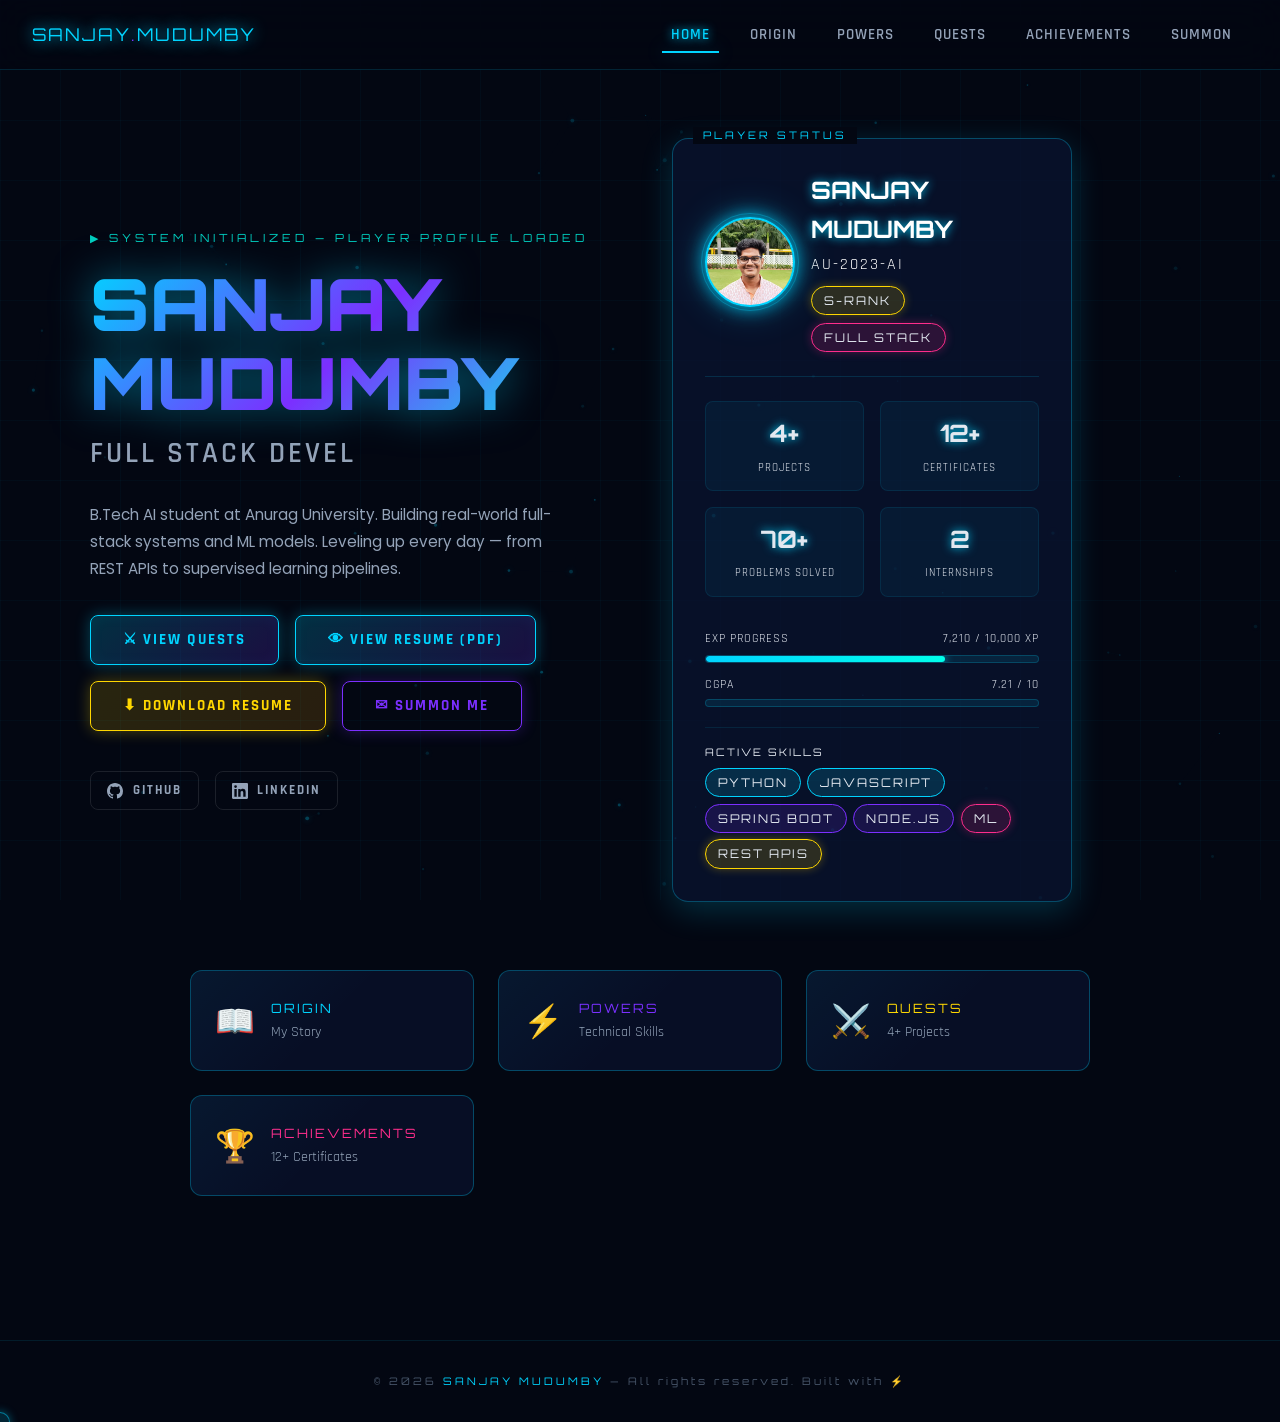
==== index.html @ d6de019f "Initial commit - Anime/Gaming-themed portfolio with interactive features" ====
<!DOCTYPE html>
<html lang="en">
<head>
  <meta charset="UTF-8">
  <meta name="viewport" content="width=device-width, initial-scale=1.0">
  <title>Sanjay Mudumby | System Initialized</title>
  <link rel="stylesheet" href="css/styles.css">
  <link rel="icon" href="data:image/svg+xml,<svg xmlns='http://www.w3.org/2000/svg' viewBox='0 0 100 100'><text y='.9em' font-size='90'>⚡</text></svg>">
</head>
<body>
  <canvas id="particle-canvas"></canvas>

  <!-- NAVBAR -->
  <nav class="navbar">
    <a href="index.html" class="nav-logo">SANJAY<span>.</span>MUDUMBY</a>
    <ul class="nav-links">
      <li><a href="index.html">Home</a></li>
      <li><a href="about.html">Origin</a></li>
      <li><a href="skills.html">Powers</a></li>
      <li><a href="projects.html">Quests</a></li>
      <li><a href="certifications.html">Achievements</a></li>
      <li><a href="contact.html">Summon</a></li>
    </ul>
    <div class="nav-toggle" aria-label="Toggle menu">
      <span></span><span></span><span></span>
    </div>
  </nav>

  <div class="page-content">
    <!-- HERO -->
    <section class="hero">
      <div class="hero-container">
        <!-- LEFT: Text -->
        <div class="hero-text">
          <div class="system-tag">▶ System Initialized — Player Profile Loaded</div>
          <h1 class="hero-name">SANJAY<br>MUDUMBY</h1>
          <div class="hero-role">
            <span id="typing-text" data-texts="Full Stack Developer|AI / ML Engineer|Problem Solver"></span><span class="typing-cursor"></span>
          </div>
          <p class="hero-desc">
            B.Tech AI student at Anurag University. Building real-world full-stack systems and ML models. Leveling up every day — from REST APIs to supervised learning pipelines.
          </p>
          <div class="hero-buttons">
            <a href="projects.html" class="btn btn-primary">⚔ View Quests</a>
             <a href="files/Resume(2pages).pdf" target="_blank" class="btn btn-primary">👁 View Resume (PDF)</a>
            <a href="files/Resume(2pages).pdf" class="btn btn-gold" download="Sanjay_Mudumby_Resume.pdf">⬇ Download Resume</a>
            <a href="contact.html" class="btn btn-secondary">✉ Summon Me</a>
          </div>
          <div style="display:flex;gap:1rem;flex-wrap:wrap;">
            <a href="https://github.com/Sanjay-glitch-dotcom" target="_blank" rel="noopener" class="btn" style="padding:0.5rem 1rem;font-size:0.8rem;color:var(--text-secondary);border:1px solid rgba(255,255,255,0.1);">
              <svg width="16" height="16" viewBox="0 0 24 24" fill="currentColor"><path d="M12 0C5.37 0 0 5.37 0 12c0 5.31 3.435 9.795 8.205 11.385.6.105.825-.255.825-.57 0-.285-.015-1.23-.015-2.235-3.015.555-3.795-.735-4.035-1.41-.135-.345-.72-1.41-1.23-1.695-.42-.225-1.02-.78-.015-.795.945-.015 1.62.87 1.845 1.23 1.08 1.815 2.805 1.305 3.495.99.105-.78.42-1.305.765-1.605-2.67-.3-5.46-1.335-5.46-5.925 0-1.305.465-2.385 1.23-3.225-.12-.3-.54-1.53.12-3.18 0 0 1.005-.315 3.3 1.23.96-.27 1.98-.405 3-.405s2.04.135 3 .405c2.295-1.56 3.3-1.23 3.3-1.23.66 1.65.24 2.88.12 3.18.765.84 1.23 1.905 1.23 3.225 0 4.605-2.805 5.625-5.475 5.925.435.375.81 1.095.81 2.22 0 1.605-.015 2.895-.015 3.3 0 .315.225.69.825.57A12.02 12.02 0 0024 12c0-6.63-5.37-12-12-12z"/></svg>
              GitHub
            </a>
            <a href="https://www.linkedin.com/in/mudumby-sanjay/" target="_blank" rel="noopener" class="btn" style="padding:0.5rem 1rem;font-size:0.8rem;color:var(--text-secondary);border:1px solid rgba(255,255,255,0.1);">
              <svg width="16" height="16" viewBox="0 0 24 24" fill="currentColor"><path d="M20.447 20.452h-3.554v-5.569c0-1.328-.027-3.037-1.852-3.037-1.853 0-2.136 1.445-2.136 2.939v5.667H9.351V9h3.414v1.561h.046c.477-.9 1.637-1.85 3.37-1.85 3.601 0 4.267 2.37 4.267 5.455v6.286zM5.337 7.433a2.062 2.062 0 01-2.063-2.065 2.064 2.064 0 112.063 2.065zm1.782 13.019H3.555V9h3.564v11.452zM22.225 0H1.771C.792 0 0 .774 0 1.729v20.542C0 23.227.792 24 1.771 24h20.451C23.2 24 24 23.227 24 22.271V1.729C24 .774 23.2 0 22.222 0h.003z"/></svg>
              LinkedIn
            </a>
          </div>
        </div>

        <!-- RIGHT: Player Status Card -->
        <div>
          <div class="status-card">
            <div class="status-header">
              <div class="profile-img-wrapper">
                <div class="profile-img" style="background-image:url('images/Sanjay.jpg');background-size:cover;background-position:center;"></div>
              </div>
              <div class="status-info">
                <h3>SANJAY MUDUMBY</h3>
                <p>AU-2023-AI</p>
                <div style="margin-top:0.5rem;display:flex;gap:0.5rem;flex-wrap:wrap;">
                  <span class="rank-badge rank-s">S-Rank</span>
                  <span class="rank-badge rank-a">Full Stack</span>
                </div>
              </div>
            </div>

            <div class="status-stats">
              <div class="stat-item">
                <span class="stat-value" data-counter="4" data-suffix="+">0+</span>
                <span class="stat-label">Projects</span>
              </div>
              <div class="stat-item">
                <span class="stat-value" data-counter="12" data-suffix="+">0+</span>
                <span class="stat-label">Certificates</span>
              </div>
              <div class="stat-item">
                <span class="stat-value" data-counter="100" data-suffix="+">0+</span>
                <span class="stat-label">Problems Solved</span>
              </div>
              <div class="stat-item">
                <span class="stat-value" data-counter="2" data-suffix="">0</span>
                <span class="stat-label">Internships</span>
              </div>
            </div>

            <div class="xp-bar-wrapper">
              <div class="xp-label">
                <span>EXP PROGRESS</span>
                <span>7,210 / 10,000 XP</span>
              </div>
              <div class="xp-bar">
                <div class="xp-fill" data-width="72"></div>
              </div>
              <div style="margin-top:0.75rem;">
                <div class="xp-label" style="margin-bottom:0.3rem;">
                  <span>CGPA</span><span>7.21 / 10</span>
                </div>
                <div class="xp-bar">
                  <div class="xp-fill" data-width="72" style="background:linear-gradient(90deg,var(--neon-purple),var(--neon-pink));"></div>
                </div>
              </div>
            </div>

            <div style="margin-top:1.25rem;padding-top:1rem;border-top:1px solid rgba(0,212,255,0.1);">
              <div style="font-family:var(--font-display);font-size:0.65rem;color:var(--text-dim);letter-spacing:2px;margin-bottom:0.5rem;">ACTIVE SKILLS</div>
              <div style="display:flex;flex-wrap:wrap;gap:0.4rem;">
                <span class="rank-badge rank-c">Python</span>
                <span class="rank-badge rank-c">JavaScript</span>
                <span class="rank-badge rank-b">Spring Boot</span>
                <span class="rank-badge rank-b">Node.js</span>
                <span class="rank-badge rank-a">ML</span>
                <span class="rank-badge rank-s">REST APIs</span>
              </div>
            </div>
          </div>
        </div>
      </div>
    </section>

    <!-- QUICK LINKS SECTION -->
    <section class="section" style="padding-top:0;">
      <div style="display:grid;grid-template-columns:repeat(auto-fit,minmax(220px,1fr));gap:1.5rem;max-width:900px;margin:0 auto;" class="fade-in">
        <a href="about.html" class="glass-card" style="padding:1.5rem;text-decoration:none;display:flex;align-items:center;gap:1rem;">
          <span style="font-size:2rem;">📖</span>
          <div>
            <div style="font-family:var(--font-display);font-size:0.8rem;color:var(--neon-blue);letter-spacing:2px;">ORIGIN</div>
            <div style="font-family:var(--font-heading);font-size:0.85rem;color:var(--text-secondary);margin-top:0.2rem;">My Story</div>
          </div>
        </a>
        <a href="skills.html" class="glass-card" style="padding:1.5rem;text-decoration:none;display:flex;align-items:center;gap:1rem;">
          <span style="font-size:2rem;">⚡</span>
          <div>
            <div style="font-family:var(--font-display);font-size:0.8rem;color:var(--neon-purple);letter-spacing:2px;">POWERS</div>
            <div style="font-family:var(--font-heading);font-size:0.85rem;color:var(--text-secondary);margin-top:0.2rem;">Technical Skills</div>
          </div>
        </a>
        <a href="projects.html" class="glass-card" style="padding:1.5rem;text-decoration:none;display:flex;align-items:center;gap:1rem;">
          <span style="font-size:2rem;">⚔️</span>
          <div>
            <div style="font-family:var(--font-display);font-size:0.8rem;color:var(--gold);letter-spacing:2px;">QUESTS</div>
            <div style="font-family:var(--font-heading);font-size:0.85rem;color:var(--text-secondary);margin-top:0.2rem;">4+ Projects</div>
          </div>
        </a>
        <a href="certifications.html" class="glass-card" style="padding:1.5rem;text-decoration:none;display:flex;align-items:center;gap:1rem;">
          <span style="font-size:2rem;">🏆</span>
          <div>
            <div style="font-family:var(--font-display);font-size:0.8rem;color:var(--neon-pink);letter-spacing:2px;">ACHIEVEMENTS</div>
            <div style="font-family:var(--font-heading);font-size:0.85rem;color:var(--text-secondary);margin-top:0.2rem;">12+ Certificates</div>
          </div>
        </a>
      </div>
    </section>

    <footer class="footer">
      &copy; 2026 <span>SANJAY MUDUMBY</span> — All rights reserved. Built with ⚡
    </footer>
  </div>

  <script src="js/script.js"></script>
</body>
</html>
---- css/styles.css ----
@import url('https://fonts.googleapis.com/css2?family=Poppins:wght@300;400;500;600;700;900&family=Rajdhani:wght@400;500;600;700&family=Orbitron:wght@400;500;700;900&display=swap');

:root {
  --bg-primary: #030712;
  --bg-secondary: #0a0f1e;
  --bg-card: rgba(10, 20, 50, 0.6);
  --neon-blue: #00d4ff;
  --neon-purple: #7b2fff;
  --neon-cyan: #00ffea;
  --neon-pink: #ff2d8c;
  --gold: #ffd700;
  --text-primary: #e2e8f0;
  --text-secondary: #94a3b8;
  --text-dim: #475569;
  --border-glow: rgba(0, 212, 255, 0.3);
  --shadow-blue: 0 0 20px rgba(0, 212, 255, 0.4);
  --shadow-purple: 0 0 20px rgba(123, 47, 255, 0.4);
  --font-display: 'Orbitron', monospace;
  --font-heading: 'Rajdhani', sans-serif;
  --font-body: 'Poppins', sans-serif;
  --transition: 0.3s cubic-bezier(0.4, 0, 0.2, 1);
}

*, *::before, *::after { box-sizing: border-box; margin: 0; padding: 0; }

html { scroll-behavior: smooth; }

body {
  font-family: var(--font-body);
  background: var(--bg-primary);
  color: var(--text-primary);
  min-height: 100vh;
  overflow-x: hidden;
  line-height: 1.6;
}

/* === BACKGROUND PARTICLE CANVAS === */
#particle-canvas {
  position: fixed;
  top: 0; left: 0;
  width: 100%; height: 100%;
  pointer-events: none;
  z-index: 0;
  opacity: 0.4;
}

/* === GRID OVERLAY === */
body::before {
  content: '';
  position: fixed;
  inset: 0;
  background-image:
    linear-gradient(rgba(0,212,255,0.03) 1px, transparent 1px),
    linear-gradient(90deg, rgba(0,212,255,0.03) 1px, transparent 1px);
  background-size: 60px 60px;
  pointer-events: none;
  z-index: 0;
}

/* === NAVBAR === */
.navbar {
  position: fixed;
  top: 0; left: 0; right: 0;
  z-index: 1000;
  background: rgba(3, 7, 18, 0.85);
  backdrop-filter: blur(20px);
  border-bottom: 1px solid rgba(0,212,255,0.15);
  padding: 0 2rem;
  height: 70px;
  display: flex;
  align-items: center;
  justify-content: space-between;
}

.nav-logo {
  font-family: var(--font-display);
  font-size: 1.1rem;
  color: var(--neon-blue);
  text-decoration: none;
  letter-spacing: 2px;
  text-shadow: 0 0 15px var(--neon-blue);
  transition: var(--transition);
}
.nav-logo span { color: var(--neon-purple); }
.nav-logo:hover { text-shadow: 0 0 30px var(--neon-blue), 0 0 60px var(--neon-blue); }

.nav-links {
  display: flex;
  gap: 0.5rem;
  list-style: none;
  align-items: center;
}

.nav-links a {
  font-family: var(--font-heading);
  font-size: 0.95rem;
  font-weight: 600;
  color: var(--text-secondary);
  text-decoration: none;
  padding: 0.4rem 1rem;
  border-radius: 6px;
  letter-spacing: 1px;
  transition: var(--transition);
  position: relative;
  text-transform: uppercase;
}

.nav-links a::after {
  content: '';
  position: absolute;
  bottom: -2px; left: 50%; right: 50%;
  height: 2px;
  background: var(--neon-blue);
  box-shadow: var(--shadow-blue);
  transition: var(--transition);
}

.nav-links a:hover,
.nav-links a.active {
  color: var(--neon-blue);
  text-shadow: 0 0 10px var(--neon-blue);
}

.nav-links a:hover::after,
.nav-links a.active::after {
  left: 10%; right: 10%;
}

.nav-toggle {
  display: none;
  flex-direction: column;
  gap: 5px;
  cursor: pointer;
  padding: 5px;
}
.nav-toggle span {
  width: 25px; height: 2px;
  background: var(--neon-blue);
  box-shadow: 0 0 8px var(--neon-blue);
  transition: var(--transition);
  display: block;
}

/* === PAGE WRAPPER === */
.page-content {
  position: relative;
  z-index: 1;
  padding-top: 70px;
}

/* === SECTION BASE === */
.section {
  padding: 5rem 2rem;
  max-width: 1200px;
  margin: 0 auto;
}

.section-title {
  font-family: var(--font-display);
  font-size: clamp(1.4rem, 3vw, 2rem);
  color: var(--neon-blue);
  text-shadow: 0 0 20px var(--neon-blue);
  letter-spacing: 3px;
  text-transform: uppercase;
  margin-bottom: 0.5rem;
}
.section-subtitle {
  font-family: var(--font-heading);
  font-size: 1rem;
  color: var(--text-dim);
  letter-spacing: 2px;
  text-transform: uppercase;
  margin-bottom: 3rem;
}
.section-divider {
  width: 80px; height: 2px;
  background: linear-gradient(90deg, var(--neon-blue), var(--neon-purple));
  margin: 0.8rem 0 3rem;
  box-shadow: 0 0 10px var(--neon-blue);
}

/* === GLOWING CARD === */
.glass-card {
  background: var(--bg-card);
  border: 1px solid var(--border-glow);
  border-radius: 12px;
  backdrop-filter: blur(12px);
  transition: var(--transition);
  position: relative;
  overflow: hidden;
}

.glass-card::before {
  content: '';
  position: absolute;
  inset: 0;
  background: linear-gradient(135deg, rgba(0,212,255,0.05) 0%, transparent 50%);
  pointer-events: none;
}

.glass-card:hover {
  border-color: rgba(0,212,255,0.6);
  box-shadow: var(--shadow-blue), 0 0 40px rgba(0,212,255,0.1);
  transform: translateY(-4px);
}

/* === BUTTONS === */
.btn {
  display: inline-flex;
  align-items: center;
  gap: 0.6rem;
  font-family: var(--font-heading);
  font-size: 0.95rem;
  font-weight: 700;
  letter-spacing: 2px;
  text-transform: uppercase;
  padding: 0.75rem 2rem;
  border-radius: 8px;
  border: none;
  cursor: pointer;
  text-decoration: none;
  transition: var(--transition);
  position: relative;
  overflow: hidden;
}

.btn::after {
  content: '';
  position: absolute;
  inset: 0;
  background: linear-gradient(45deg, transparent 30%, rgba(255,255,255,0.1) 50%, transparent 70%);
  transform: translateX(-100%);
  transition: transform 0.5s;
}
.btn:hover::after { transform: translateX(100%); }

.btn-primary {
  background: linear-gradient(135deg, rgba(0,212,255,0.2), rgba(123,47,255,0.2));
  color: var(--neon-blue);
  border: 1px solid var(--neon-blue);
  box-shadow: 0 0 15px rgba(0,212,255,0.3), inset 0 0 15px rgba(0,212,255,0.05);
}
.btn-primary:hover {
  background: linear-gradient(135deg, rgba(0,212,255,0.3), rgba(123,47,255,0.3));
  box-shadow: 0 0 30px rgba(0,212,255,0.6), 0 0 60px rgba(0,212,255,0.2), inset 0 0 20px rgba(0,212,255,0.1);
  transform: translateY(-2px);
  color: #fff;
}

.btn-secondary {
  background: transparent;
  color: var(--neon-purple);
  border: 1px solid var(--neon-purple);
  box-shadow: 0 0 15px rgba(123,47,255,0.3);
}
.btn-secondary:hover {
  background: rgba(123,47,255,0.15);
  box-shadow: 0 0 30px rgba(123,47,255,0.6);
  transform: translateY(-2px);
  color: #fff;
}

.btn-gold {
  background: linear-gradient(135deg, rgba(255,215,0,0.15), rgba(255,165,0,0.15));
  color: var(--gold);
  border: 1px solid var(--gold);
  box-shadow: 0 0 15px rgba(255,215,0,0.3);
}
.btn-gold:hover {
  box-shadow: 0 0 30px rgba(255,215,0,0.6);
  transform: translateY(-2px);
}

/* === RANK BADGES === */
.rank-badge {
  display: inline-block;
  font-family: var(--font-display);
  font-size: 0.75rem;
  padding: 0.25rem 0.75rem;
  border-radius: 20px;
  letter-spacing: 2px;
  text-transform: uppercase;
}
.rank-s { background: rgba(255,215,0,0.15); color: var(--gold); border: 1px solid var(--gold); box-shadow: 0 0 10px rgba(255,215,0,0.3); }
.rank-a { background: rgba(255,45,140,0.15); color: var(--neon-pink); border: 1px solid var(--neon-pink); box-shadow: 0 0 10px rgba(255,45,140,0.3); }
.rank-b { background: rgba(123,47,255,0.15); color: var(--neon-purple); border: 1px solid var(--neon-purple); }
.rank-c { background: rgba(0,212,255,0.15); color: var(--neon-blue); border: 1px solid var(--neon-blue); }

/* === FADE IN ANIMATION === */
.fade-in {
  opacity: 0;
  transform: translateY(30px);
  transition: opacity 0.7s ease, transform 0.7s ease;
}
.fade-in.visible {
  opacity: 1;
  transform: translateY(0);
}

/* === TYPING CURSOR === */
.typing-cursor {
  display: inline-block;
  width: 2px;
  background: var(--neon-blue);
  animation: blink 0.8s step-end infinite;
  box-shadow: 0 0 8px var(--neon-blue);
  margin-left: 2px;
}
@keyframes blink { 50% { opacity: 0; } }

/* === GLOW PULSE === */
@keyframes glow-pulse {
  0%, 100% { box-shadow: 0 0 15px rgba(0,212,255,0.3); }
  50% { box-shadow: 0 0 35px rgba(0,212,255,0.7), 0 0 70px rgba(0,212,255,0.2); }
}

@keyframes float {
  0%, 100% { transform: translateY(0); }
  50% { transform: translateY(-10px); }
}

@keyframes scan-line {
  0% { transform: translateY(-100%); }
  100% { transform: translateY(100vh); }
}

/* === PAGE FADE IN === */
.page-content {
  animation: pageFadeIn 0.6s ease forwards;
}
@keyframes pageFadeIn {
  from { opacity: 0; transform: translateY(10px); }
  to { opacity: 1; transform: translateY(0); }
}

/* === MODAL === */
.modal-overlay {
  position: fixed;
  inset: 0;
  background: rgba(0,0,0,0.85);
  backdrop-filter: blur(8px);
  z-index: 9999;
  display: flex;
  align-items: center;
  justify-content: center;
  opacity: 0;
  pointer-events: none;
  transition: opacity 0.3s;
}
.modal-overlay.active {
  opacity: 1;
  pointer-events: all;
}
.modal-content {
  background: var(--bg-secondary);
  border: 1px solid var(--neon-blue);
  border-radius: 12px;
  box-shadow: 0 0 40px rgba(0,212,255,0.4);
  max-width: 90vw;
  max-height: 90vh;
  overflow: auto;
  position: relative;
  transform: scale(0.9);
  transition: transform 0.3s;
}
.modal-overlay.active .modal-content {
  transform: scale(1);
}
.modal-close {
  position: absolute;
  top: 1rem; right: 1rem;
  background: none;
  border: 1px solid var(--neon-blue);
  color: var(--neon-blue);
  width: 32px; height: 32px;
  border-radius: 50%;
  cursor: pointer;
  font-size: 1rem;
  display: flex;
  align-items: center;
  justify-content: center;
  transition: var(--transition);
  z-index: 1;
}
.modal-close:hover { background: var(--neon-blue); color: #000; }

/* === SCROLLBAR === */
::-webkit-scrollbar { width: 6px; }
::-webkit-scrollbar-track { background: var(--bg-primary); }
::-webkit-scrollbar-thumb { background: var(--neon-blue); border-radius: 3px; box-shadow: 0 0 8px var(--neon-blue); }

/* ===================== HOME PAGE ===================== */
.hero {
  min-height: 100vh;
  display: flex;
  align-items: center;
  justify-content: center;
  position: relative;
  padding: 2rem;
}

.hero-container {
  display: grid;
  grid-template-columns: 1fr 1fr;
  gap: 4rem;
  align-items: center;
  max-width: 1100px;
  width: 100%;
}

.hero-text { z-index: 1; }

.system-tag {
  font-family: var(--font-display);
  font-size: 0.7rem;
  color: var(--neon-cyan);
  letter-spacing: 4px;
  text-transform: uppercase;
  margin-bottom: 1rem;
  opacity: 0.8;
}

.hero-name {
  font-family: var(--font-display);
  font-size: clamp(2.5rem, 6vw, 4.5rem);
  font-weight: 900;
  line-height: 1.1;
  background: linear-gradient(135deg, var(--neon-blue), var(--neon-purple), var(--neon-cyan));
  -webkit-background-clip: text;
  -webkit-text-fill-color: transparent;
  background-clip: text;
  margin-bottom: 0.5rem;
  filter: drop-shadow(0 0 20px rgba(0,212,255,0.5));
}

.hero-role {
  font-family: var(--font-heading);
  font-size: clamp(1.2rem, 2.5vw, 1.8rem);
  font-weight: 600;
  color: var(--text-secondary);
  letter-spacing: 3px;
  text-transform: uppercase;
  margin-bottom: 1.5rem;
  min-height: 2.2rem;
}

.hero-desc {
  color: var(--text-secondary);
  font-size: 0.95rem;
  line-height: 1.8;
  margin-bottom: 2rem;
  max-width: 480px;
}

.hero-buttons {
  display: flex;
  gap: 1rem;
  flex-wrap: wrap;
  margin-bottom: 2.5rem;
}

/* === PLAYER STATUS CARD === */
.status-card {
  background: rgba(10, 20, 50, 0.7);
  border: 1px solid rgba(0,212,255,0.3);
  border-radius: 16px;
  padding: 2rem;
  margin: 1rem 0;
  max-width: 400px;
  box-shadow: 0 8px 32px rgba(0,212,255,0.2);
  position: relative;
  min-height: 600px;
  display: flex;
  flex-direction: column;
}

.status-card * {
  color: inherit !important;
  visibility: visible !important;
  opacity: 1 !important;
}
.status-card::before {
  content: 'PLAYER STATUS';
  position: absolute;
  top: -12px; left: 20px;
  font-family: var(--font-display);
  font-size: 0.65rem;
  color: var(--neon-blue);
  background: var(--bg-primary);
  padding: 0 10px;
  letter-spacing: 3px;
}

.status-header {
  display: flex;
  align-items: center;
  gap: 1rem;
  margin-bottom: 1.5rem;
  padding-bottom: 1.5rem;
  border-bottom: 1px solid rgba(0,212,255,0.15);
}

.profile-img-wrapper {
  position: relative;
  width: 90px;
  height: 90px;
  flex-shrink: 0;
}

.profile-img {
  width: 100%; height: 100%;
  border-radius: 50%;
  object-fit: cover;
  border: 2px solid var(--neon-blue);
  box-shadow: 0 0 20px var(--neon-blue), 0 0 40px rgba(0,212,255,0.3);
  background: linear-gradient(135deg, #0a1628, #1a2a50);
  display: flex;
  align-items: center;
  justify-content: center;
  font-family: var(--font-display);
  font-size: 2rem;
  color: var(--neon-blue);
}

.profile-img-wrapper::after {
  content: '';
  position: absolute;
  inset: -4px;
  border-radius: 50%;
  border: 1px solid rgba(0,212,255,0.3);
  animation: glow-pulse 2s ease-in-out infinite;
}

.status-info h3 {
  font-family: var(--font-display);
  font-size: 1.2rem;
  color: var(--neon-blue);
  text-shadow: 0 0 10px var(--neon-blue);
  margin-bottom: 0.25rem;
  color: white !important;
  font-size: 1.5rem !important;
}

.status-info p {
  font-family: var(--font-heading);
  font-size: 0.8rem;
  color: var(--text-dim);
  color: white !important;
  font-size: 1rem !important;
  letter-spacing: 2px;
  text-transform: uppercase;
}

.status-stats {
  display: grid;
  grid-template-columns: 1fr 1fr;
  gap: 1rem;
  margin-bottom: 1.5rem;
}
.stat-item {
  text-align: center;
  padding: 0.75rem;
  background: rgba(0,212,255,0.05);
  border-radius: 8px;
  border: 1px solid rgba(0,212,255,0.1);
}
.stat-value {
  font-family: var(--font-display);
  font-size: 1.5rem;
  font-weight: 700;
  color: var(--neon-blue);
  text-shadow: 0 0 10px var(--neon-blue);
  display: block;
}
.stat-label {
  font-family: var(--font-heading);
  font-size: 0.7rem;
  color: var(--text-dim);
  text-transform: uppercase;
  letter-spacing: 1px;
}

.xp-bar-wrapper { margin-top: 0.5rem; }
.xp-label {
  display: flex;
  justify-content: space-between;
  font-family: var(--font-heading);
  font-size: 0.75rem;
  color: var(--text-dim);
  letter-spacing: 1px;
  margin-bottom: 0.4rem;
}
.xp-bar {
  height: 8px;
  background: rgba(0,212,255,0.1);
  border-radius: 4px;
  overflow: hidden;
  border: 1px solid rgba(0,212,255,0.2);
}
.xp-fill {
  height: 100%;
  background: linear-gradient(90deg, var(--neon-blue), var(--neon-cyan));
  border-radius: 4px;
  box-shadow: 0 0 10px var(--neon-blue);
  width: 0;
  transition: width 2s cubic-bezier(0.4, 0, 0.2, 1) 0.5s;
}

/* ===================== ABOUT PAGE ===================== */
.about-hero {
  padding: 6rem 2rem 3rem;
  max-width: 1100px;
  margin: 0 auto;
}

.about-grid {
  display: grid;
  grid-template-columns: 1fr 2fr;
  gap: 4rem;
  align-items: start;
  margin-bottom: 5rem;
}

.about-avatar-card {
  padding: 2rem;
  text-align: center;
  border-radius: 16px;
}

.about-avatar {
  width: 180px; height: 180px;
  border-radius: 50%;
  margin: 0 auto 1.5rem;
  border: 2px solid var(--neon-blue);
  box-shadow: 0 0 30px rgba(0,212,255,0.5), 0 0 60px rgba(0,212,255,0.2);
  display: flex; align-items: center; justify-content: center;
  font-family: var(--font-display);
  font-size: 4rem;
  color: var(--neon-blue);
  background: linear-gradient(135deg, #0a1628, #1a2a50);
  position: relative;
  overflow: hidden;
}
.about-avatar img {
  width: 100%; height: 100%;
  object-fit: cover;
  border-radius: 50%;
}
.about-avatar::after {
  content: '';
  position: absolute;
  inset: -2px;
  border-radius: 50%;
  border: 1px dashed rgba(0,212,255,0.3);
  animation: spin 20s linear infinite;
}
@keyframes spin { to { transform: rotate(360deg); } }

.about-name {
  font-family: var(--font-display);
  font-size: 1.3rem;
  color: var(--neon-blue);
  text-shadow: 0 0 10px var(--neon-blue);
  margin-bottom: 0.25rem;
}
.about-title {
  font-family: var(--font-heading);
  font-size: 0.85rem;
  color: var(--text-dim);
  letter-spacing: 2px;
  text-transform: uppercase;
  margin-bottom: 1.5rem;
}

.about-tags {
  display: flex; flex-wrap: wrap; gap: 0.5rem; justify-content: center;
}
.about-tag {
  font-family: var(--font-heading);
  font-size: 0.75rem;
  padding: 0.25rem 0.75rem;
  border-radius: 20px;
  background: rgba(0,212,255,0.1);
  border: 1px solid rgba(0,212,255,0.3);
  color: var(--neon-blue);
  letter-spacing: 1px;
}

.about-story h2 {
  font-family: var(--font-display);
  font-size: 1.5rem;
  color: var(--neon-blue);
  text-shadow: 0 0 15px var(--neon-blue);
  margin-bottom: 1.5rem;
  letter-spacing: 2px;
}

.about-story p {
  color: var(--text-secondary);
  line-height: 1.9;
  margin-bottom: 1.2rem;
  font-size: 0.95rem;
}

/* === TIMELINE === */
.timeline { position: relative; padding: 1rem 0; }
.timeline::before {
  content: '';
  position: absolute;
  left: 20px; top: 0; bottom: 0;
  width: 2px;
  background: linear-gradient(180deg, var(--neon-blue), var(--neon-purple), transparent);
  box-shadow: 0 0 8px var(--neon-blue);
}

.timeline-item {
  display: flex;
  gap: 2rem;
  margin-bottom: 2.5rem;
  padding-left: 1rem;
  position: relative;
}

.timeline-dot {
  flex-shrink: 0;
  width: 42px; height: 42px;
  border-radius: 50%;
  background: var(--bg-secondary);
  border: 2px solid var(--neon-blue);
  box-shadow: 0 0 15px rgba(0,212,255,0.5);
  display: flex; align-items: center; justify-content: center;
  font-size: 1.2rem;
  position: relative;
  z-index: 1;
  margin-left: -1px;
}

.timeline-content {
  flex: 1;
  padding: 1.25rem 1.5rem;
  border-radius: 10px;
}

.timeline-year {
  font-family: var(--font-display);
  font-size: 0.7rem;
  color: var(--neon-cyan);
  letter-spacing: 3px;
  margin-bottom: 0.4rem;
}

.timeline-content h3 {
  font-family: var(--font-heading);
  font-size: 1.1rem;
  color: var(--text-primary);
  font-weight: 700;
  margin-bottom: 0.4rem;
}

.timeline-content p {
  font-size: 0.875rem;
  color: var(--text-secondary);
  line-height: 1.7;
}

/* ===================== SKILLS PAGE ===================== */
.skills-grid {
  display: grid;
  grid-template-columns: repeat(auto-fit, minmax(320px, 1fr));
  gap: 2rem;
}

.skill-category {
  padding: 2rem;
  border-radius: 12px;
}

.skill-cat-title {
  font-family: var(--font-display);
  font-size: 0.85rem;
  letter-spacing: 3px;
  text-transform: uppercase;
  margin-bottom: 1.5rem;
  display: flex;
  align-items: center;
  gap: 0.75rem;
}

.skill-cat-icon {
  width: 36px; height: 36px;
  border-radius: 8px;
  display: flex; align-items: center; justify-content: center;
  font-size: 1.1rem;
}

.skill-item { margin-bottom: 1.25rem; }
.skill-header {
  display: flex;
  justify-content: space-between;
  margin-bottom: 0.4rem;
}
.skill-name {
  font-family: var(--font-heading);
  font-size: 0.9rem;
  color: var(--text-primary);
  font-weight: 600;
}
.skill-percent {
  font-family: var(--font-display);
  font-size: 0.75rem;
  color: var(--neon-blue);
}
.skill-bar {
  height: 6px;
  background: rgba(255,255,255,0.05);
  border-radius: 3px;
  overflow: hidden;
  border: 1px solid rgba(255,255,255,0.05);
}
.skill-fill {
  height: 100%;
  border-radius: 3px;
  width: 0;
  transition: width 1.5s cubic-bezier(0.4,0,0.2,1);
}
.fill-blue { background: linear-gradient(90deg, var(--neon-blue), var(--neon-cyan)); box-shadow: 0 0 8px var(--neon-blue); }
.fill-purple { background: linear-gradient(90deg, var(--neon-purple), var(--neon-pink)); box-shadow: 0 0 8px var(--neon-purple); }
.fill-gold { background: linear-gradient(90deg, var(--gold), #ff9500); box-shadow: 0 0 8px var(--gold); }

/* Extra skills (icon chips) */
.tech-chips {
  display: flex; flex-wrap: wrap; gap: 0.75rem; margin-top: 3rem;
}
.tech-chip {
  display: flex; align-items: center; gap: 0.5rem;
  font-family: var(--font-heading);
  font-size: 0.85rem;
  padding: 0.5rem 1rem;
  border-radius: 8px;
  background: rgba(255,255,255,0.03);
  border: 1px solid rgba(255,255,255,0.08);
  color: var(--text-secondary);
  transition: var(--transition);
  font-weight: 600;
  letter-spacing: 1px;
}
.tech-chip:hover {
  border-color: var(--neon-blue);
  color: var(--neon-blue);
  box-shadow: 0 0 12px rgba(0,212,255,0.3);
  transform: translateY(-2px);
}

/* ===================== PROJECTS PAGE ===================== */
.projects-grid {
  display: grid;
  grid-template-columns: repeat(auto-fit, minmax(320px, 1fr));
  gap: 2rem;
}

.project-card {
  padding: 2rem;
  border-radius: 14px;
  display: flex;
  flex-direction: column;
}

.project-header {
  display: flex;
  justify-content: space-between;
  align-items: flex-start;
  margin-bottom: 1rem;
}

.project-icon {
  width: 50px; height: 50px;
  border-radius: 12px;
  display: flex; align-items: center; justify-content: center;
  font-size: 1.5rem;
  background: rgba(0,212,255,0.1);
  border: 1px solid rgba(0,212,255,0.2);
  margin-bottom: 1rem;
}

.project-title {
  font-family: var(--font-heading);
  font-size: 1.2rem;
  font-weight: 700;
  color: var(--text-primary);
  margin-bottom: 0.5rem;
}

.project-desc {
  font-size: 0.875rem;
  color: var(--text-secondary);
  line-height: 1.7;
  margin-bottom: 1.5rem;
  flex: 1;
}

.tech-tags {
  display: flex; flex-wrap: wrap; gap: 0.4rem; margin-bottom: 1.5rem;
}
.tech-tag {
  font-family: var(--font-display);
  font-size: 0.65rem;
  padding: 0.2rem 0.6rem;
  border-radius: 4px;
  background: rgba(123,47,255,0.1);
  color: var(--neon-purple);
  border: 1px solid rgba(123,47,255,0.3);
  letter-spacing: 1px;
}

.project-links {
  display: flex; gap: 0.75rem; flex-wrap: wrap;
}
.project-link {
  display: inline-flex; align-items: center; gap: 0.4rem;
  font-family: var(--font-heading);
  font-size: 0.8rem;
  font-weight: 700;
  color: var(--neon-blue);
  text-decoration: none;
  padding: 0.4rem 1rem;
  border: 1px solid rgba(0,212,255,0.3);
  border-radius: 6px;
  transition: var(--transition);
  letter-spacing: 1px;
  text-transform: uppercase;
}
.project-link:hover {
  background: rgba(0,212,255,0.1);
  border-color: var(--neon-blue);
  box-shadow: 0 0 12px rgba(0,212,255,0.3);
}

/* ===================== CERTIFICATIONS PAGE ===================== */
.certs-grid {
  display: grid;
  grid-template-columns: repeat(auto-fill, minmax(280px, 1fr));
  gap: 1.5rem;
}

.cert-card {
  padding: 1.5rem;
  border-radius: 12px;
  cursor: pointer;
  transition: var(--transition);
}
.cert-card:hover {
  transform: translateY(-6px) scale(1.01);
  border-color: rgba(0,212,255,0.6);
  box-shadow: var(--shadow-blue);
}

.cert-issuer-logo {
  width: 50px; height: 50px;
  border-radius: 10px;
  display: flex; align-items: center; justify-content: center;
  font-size: 1.5rem;
  margin-bottom: 1rem;
}
.cert-name {
  font-family: var(--font-heading);
  font-size: 1rem;
  font-weight: 700;
  color: var(--text-primary);
  margin-bottom: 0.3rem;
  line-height: 1.3;
}
.cert-issuer {
  font-size: 0.8rem;
  color: var(--text-dim);
  margin-bottom: 0.75rem;
  font-family: var(--font-heading);
  letter-spacing: 1px;
}
.cert-date {
  font-family: var(--font-display);
  font-size: 0.7rem;
  color: var(--neon-cyan);
  letter-spacing: 2px;
}
.cert-view-hint {
  font-family: var(--font-heading);
  font-size: 0.75rem;
  color: var(--text-dim);
  margin-top: 0.75rem;
  letter-spacing: 1px;
  opacity: 0;
  transition: opacity 0.3s;
}
.cert-card:hover .cert-view-hint { opacity: 1; color: var(--neon-blue); }

.modal-cert-img {
  width: 100%;
  max-width: 600px;
  border-radius: 8px;
  display: block;
}
.modal-cert-info {
  padding: 1.5rem;
}
.modal-cert-info h3 {
  font-family: var(--font-display);
  font-size: 1rem;
  color: var(--neon-blue);
  margin-bottom: 0.4rem;
  letter-spacing: 2px;
}
.modal-cert-info p {
  font-size: 0.875rem;
  color: var(--text-secondary);
}

/* ===================== CONTACT PAGE ===================== */
.contact-grid {
  display: grid;
  grid-template-columns: 1fr 1.5fr;
  gap: 4rem;
  align-items: start;
}

.contact-info h3 {
  font-family: var(--font-display);
  font-size: 1rem;
  color: var(--neon-blue);
  letter-spacing: 2px;
  margin-bottom: 1rem;
}
.contact-info p {
  font-size: 0.9rem;
  color: var(--text-secondary);
  line-height: 1.8;
  margin-bottom: 2rem;
}

.contact-links { display: flex; flex-direction: column; gap: 1rem; margin-bottom: 2rem; }
.contact-link-item {
  display: flex;
  align-items: center;
  gap: 1rem;
  padding: 1rem 1.5rem;
  border-radius: 10px;
  text-decoration: none;
  transition: var(--transition);
}
.contact-link-item:hover {
  transform: translateX(8px);
}
.contact-link-icon {
  width: 44px; height: 44px;
  border-radius: 10px;
  display: flex; align-items: center; justify-content: center;
  font-size: 1.3rem;
  flex-shrink: 0;
}
.contact-link-text span {
  display: block;
  font-family: var(--font-heading);
  font-size: 0.75rem;
  color: var(--text-dim);
  letter-spacing: 1px;
  margin-bottom: 0.15rem;
  text-transform: uppercase;
}
.contact-link-text strong {
  font-family: var(--font-heading);
  font-size: 0.9rem;
  color: var(--text-primary);
}

/* === FORM === */
.contact-form {
  display: flex;
  flex-direction: column;
  gap: 1.25rem;
}

.form-group {
  display: flex;
  flex-direction: column;
  gap: 0.4rem;
}
.form-group label {
  font-family: var(--font-heading);
  font-size: 0.8rem;
  color: var(--text-dim);
  letter-spacing: 2px;
  text-transform: uppercase;
}
.form-group input,
.form-group textarea {
  background: rgba(0,212,255,0.03);
  border: 1px solid rgba(0,212,255,0.15);
  border-radius: 8px;
  padding: 0.85rem 1.25rem;
  color: var(--text-primary);
  font-family: var(--font-body);
  font-size: 0.9rem;
  transition: var(--transition);
  outline: none;
  resize: vertical;
}
.form-group input:focus,
.form-group textarea:focus {
  border-color: var(--neon-blue);
  box-shadow: 0 0 15px rgba(0,212,255,0.2);
  background: rgba(0,212,255,0.05);
}
.form-group input::placeholder,
.form-group textarea::placeholder {
  color: var(--text-dim);
}

.form-status {
  font-family: var(--font-heading);
  font-size: 0.9rem;
  padding: 0.75rem 1rem;
  border-radius: 8px;
  letter-spacing: 1px;
  display: none;
}
.form-status.success {
  background: rgba(0,255,170,0.1);
  border: 1px solid rgba(0,255,170,0.3);
  color: #00ffaa;
  display: block;
}
.form-status.error {
  background: rgba(255,45,140,0.1);
  border: 1px solid rgba(255,45,140,0.3);
  color: var(--neon-pink);
  display: block;
}

/* === FOOTER === */
.footer {
  margin-top: 4rem;
  border-top: 1px solid rgba(0,212,255,0.1);
  padding: 2rem;
  text-align: center;
  font-family: var(--font-display);
  font-size: 0.65rem;
  color: var(--text-dim);
  letter-spacing: 3px;
}
.footer span { color: var(--neon-blue); }

/* ===================== RESPONSIVE ===================== */
@media (max-width: 900px) {
  .hero-container { grid-template-columns: 1fr; gap: 3rem; text-align: center; }
  .status-card { max-width: 400px; margin: 0 auto; }
  .about-grid { grid-template-columns: 1fr; gap: 2rem; }
  .contact-grid { grid-template-columns: 1fr; }
}

@media (max-width: 768px) {
  .nav-links {
    display: none;
    position: absolute;
    top: 70px; left: 0; right: 0;
    background: rgba(3,7,18,0.97);
    flex-direction: column;
    padding: 1.5rem;
    border-bottom: 1px solid rgba(0,212,255,0.15);
    gap: 0.25rem;
  }
  .nav-links.open { display: flex; }
  .nav-toggle { display: flex; }
  .section { padding: 3rem 1rem; }
  .projects-grid { grid-template-columns: 1fr; }
  .certs-grid { grid-template-columns: repeat(auto-fill, minmax(250px, 1fr)); }
  .hero-buttons { justify-content: center; }
}
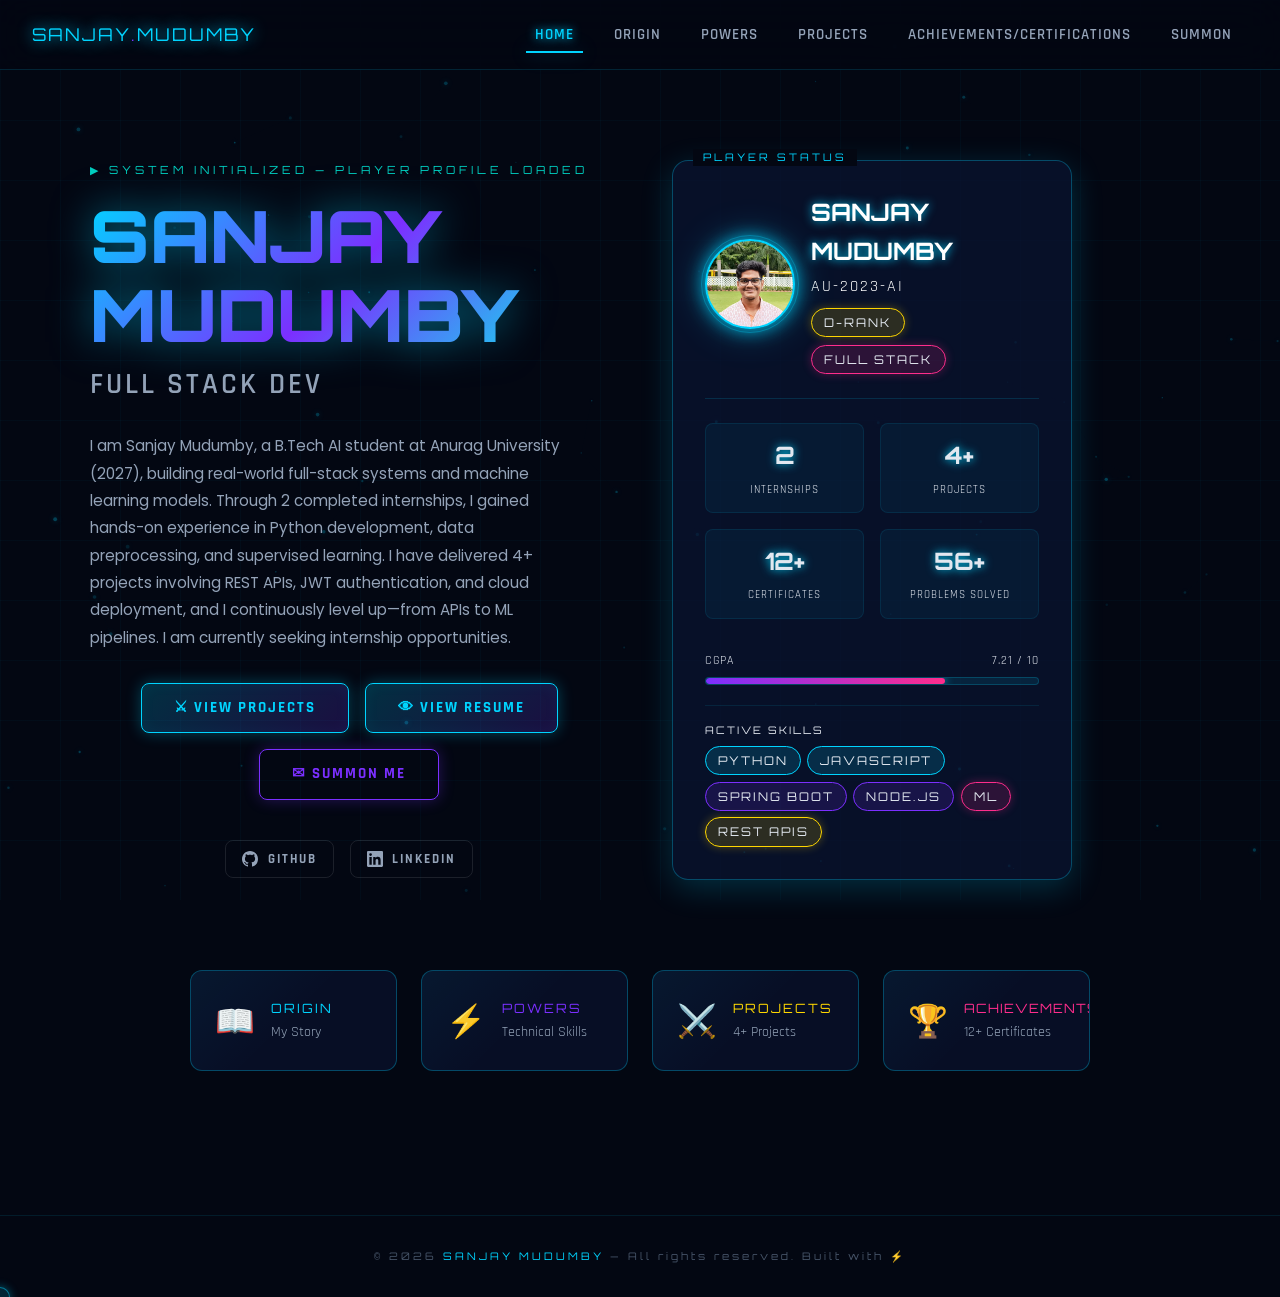
==== commit 9a9c3db9: "Update portfolio with improvements - Remove rank badges from projects page for cleaner look - Add mi" ====
--- a/index.html
+++ b/index.html
@@ -17,8 +17,8 @@
       <li><a href="index.html">Home</a></li>
       <li><a href="about.html">Origin</a></li>
       <li><a href="skills.html">Powers</a></li>
-      <li><a href="projects.html">Quests</a></li>
-      <li><a href="certifications.html">Achievements</a></li>
+      <li><a href="projects.html">Projects</a></li>
+      <li><a href="certifications.html">Achievements/Certifications</a></li>
       <li><a href="contact.html">Summon</a></li>
     </ul>
     <div class="nav-toggle" aria-label="Toggle menu">
@@ -38,15 +38,17 @@
             <span id="typing-text" data-texts="Full Stack Developer|AI / ML Engineer|Problem Solver"></span><span class="typing-cursor"></span>
           </div>
           <p class="hero-desc">
-            B.Tech AI student at Anurag University. Building real-world full-stack systems and ML models. Leveling up every day — from REST APIs to supervised learning pipelines.
+            I am Sanjay Mudumby, a B.Tech AI student at Anurag University (2027), building real-world full-stack systems and machine learning models. 
+            Through 2 completed internships, I gained hands-on experience in Python development, data preprocessing, and supervised learning. 
+            I have delivered 4+ projects involving REST APIs, JWT authentication, and cloud deployment, and I continuously level up—from APIs to ML pipelines. 
+            I am currently seeking internship opportunities.
           </p>
-          <div class="hero-buttons">
-            <a href="projects.html" class="btn btn-primary">⚔ View Quests</a>
-             <a href="files/Resume(2pages).pdf" target="_blank" class="btn btn-primary">👁 View Resume (PDF)</a>
-            <a href="files/Resume(2pages).pdf" class="btn btn-gold" download="Sanjay_Mudumby_Resume.pdf">⬇ Download Resume</a>
+          <div class="hero-buttons" style="justify-content:center;">
+            <a href="projects.html" class="btn btn-primary">⚔ View Projects</a>
+             <a href="files/Resume(2pages).pdf" target="_blank" class="btn btn-primary">👁 View Resume</a>
             <a href="contact.html" class="btn btn-secondary">✉ Summon Me</a>
           </div>
-          <div style="display:flex;gap:1rem;flex-wrap:wrap;">
+          <div style="display:flex;gap:1rem;flex-wrap:wrap;justify-content:center;margin-top:1rem;">
             <a href="https://github.com/Sanjay-glitch-dotcom" target="_blank" rel="noopener" class="btn" style="padding:0.5rem 1rem;font-size:0.8rem;color:var(--text-secondary);border:1px solid rgba(255,255,255,0.1);">
               <svg width="16" height="16" viewBox="0 0 24 24" fill="currentColor"><path d="M12 0C5.37 0 0 5.37 0 12c0 5.31 3.435 9.795 8.205 11.385.6.105.825-.255.825-.57 0-.285-.015-1.23-.015-2.235-3.015.555-3.795-.735-4.035-1.41-.135-.345-.72-1.41-1.23-1.695-.42-.225-1.02-.78-.015-.795.945-.015 1.62.87 1.845 1.23 1.08 1.815 2.805 1.305 3.495.99.105-.78.42-1.305.765-1.605-2.67-.3-5.46-1.335-5.46-5.925 0-1.305.465-2.385 1.23-3.225-.12-.3-.54-1.53.12-3.18 0 0 1.005-.315 3.3 1.23.96-.27 1.98-.405 3-.405s2.04.135 3 .405c2.295-1.56 3.3-1.23 3.3-1.23.66 1.65.24 2.88.12 3.18.765.84 1.23 1.905 1.23 3.225 0 4.605-2.805 5.625-5.475 5.925.435.375.81 1.095.81 2.22 0 1.605-.015 2.895-.015 3.3 0 .315.225.69.825.57A12.02 12.02 0 0024 12c0-6.63-5.37-12-12-12z"/></svg>
               GitHub
@@ -69,13 +71,17 @@
                 <h3>SANJAY MUDUMBY</h3>
                 <p>AU-2023-AI</p>
                 <div style="margin-top:0.5rem;display:flex;gap:0.5rem;flex-wrap:wrap;">
-                  <span class="rank-badge rank-s">S-Rank</span>
+                  <span class="rank-badge rank-s">D-Rank</span>
                   <span class="rank-badge rank-a">Full Stack</span>
                 </div>
               </div>
             </div>
 
             <div class="status-stats">
+              <div class="stat-item">
+                <span class="stat-value" data-counter="2" data-suffix="">0</span>
+                <span class="stat-label">Internships</span>
+              </div>
               <div class="stat-item">
                 <span class="stat-value" data-counter="4" data-suffix="+">0+</span>
                 <span class="stat-label">Projects</span>
@@ -88,27 +94,15 @@
                 <span class="stat-value" data-counter="100" data-suffix="+">0+</span>
                 <span class="stat-label">Problems Solved</span>
               </div>
-              <div class="stat-item">
-                <span class="stat-value" data-counter="2" data-suffix="">0</span>
-                <span class="stat-label">Internships</span>
-              </div>
             </div>
 
             <div class="xp-bar-wrapper">
               <div class="xp-label">
-                <span>EXP PROGRESS</span>
-                <span>7,210 / 10,000 XP</span>
+                <span>CGPA</span>
+                <span>7.21 / 10</span>
               </div>
               <div class="xp-bar">
-                <div class="xp-fill" data-width="72"></div>
-              </div>
-              <div style="margin-top:0.75rem;">
-                <div class="xp-label" style="margin-bottom:0.3rem;">
-                  <span>CGPA</span><span>7.21 / 10</span>
-                </div>
-                <div class="xp-bar">
-                  <div class="xp-fill" data-width="72" style="background:linear-gradient(90deg,var(--neon-purple),var(--neon-pink));"></div>
-                </div>
+                <div class="xp-fill" data-width="72" style="background:linear-gradient(90deg,var(--neon-purple),var(--neon-pink));"></div>
               </div>
             </div>
 
@@ -130,7 +124,7 @@
 
     <!-- QUICK LINKS SECTION -->
     <section class="section" style="padding-top:0;">
-      <div style="display:grid;grid-template-columns:repeat(auto-fit,minmax(220px,1fr));gap:1.5rem;max-width:900px;margin:0 auto;" class="fade-in">
+      <div style="display:grid;grid-template-columns:repeat(auto-fit,minmax(200px,1fr));gap:1.5rem;max-width:900px;margin:0 auto;" class="fade-in">
         <a href="about.html" class="glass-card" style="padding:1.5rem;text-decoration:none;display:flex;align-items:center;gap:1rem;">
           <span style="font-size:2rem;">📖</span>
           <div>
@@ -148,14 +142,14 @@
         <a href="projects.html" class="glass-card" style="padding:1.5rem;text-decoration:none;display:flex;align-items:center;gap:1rem;">
           <span style="font-size:2rem;">⚔️</span>
           <div>
-            <div style="font-family:var(--font-display);font-size:0.8rem;color:var(--gold);letter-spacing:2px;">QUESTS</div>
+            <div style="font-family:var(--font-display);font-size:0.8rem;color:var(--gold);letter-spacing:2px;">PROJECTS</div>
             <div style="font-family:var(--font-heading);font-size:0.85rem;color:var(--text-secondary);margin-top:0.2rem;">4+ Projects</div>
           </div>
         </a>
         <a href="certifications.html" class="glass-card" style="padding:1.5rem;text-decoration:none;display:flex;align-items:center;gap:1rem;">
           <span style="font-size:2rem;">🏆</span>
           <div>
-            <div style="font-family:var(--font-display);font-size:0.8rem;color:var(--neon-pink);letter-spacing:2px;">ACHIEVEMENTS</div>
+            <div style="font-family:var(--font-display);font-size:0.8rem;color:var(--neon-pink);letter-spacing:1px;">ACHIEVEMENTS</div>
             <div style="font-family:var(--font-heading);font-size:0.85rem;color:var(--text-secondary);margin-top:0.2rem;">12+ Certificates</div>
           </div>
         </a>
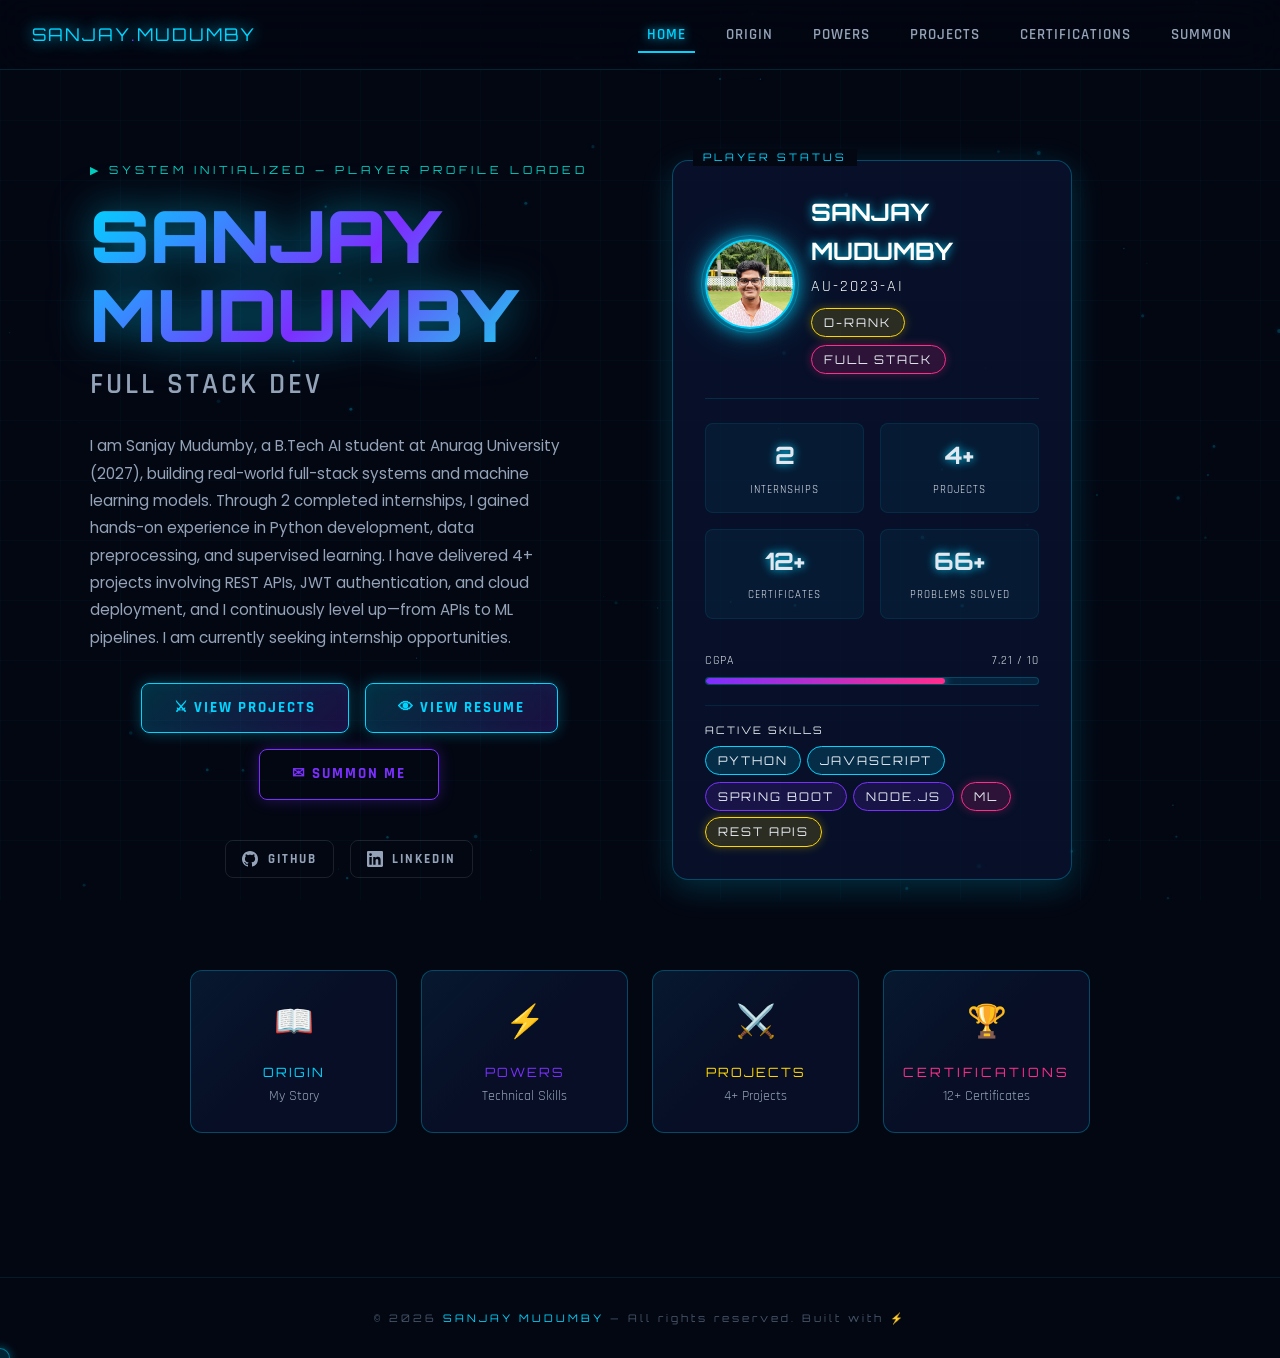
==== commit 5575628a: "Portfolio improvements: Remove ranks, center content, and fix navigation - Remove all rank badges fr" ====
--- a/index.html
+++ b/index.html
@@ -18,7 +18,7 @@
       <li><a href="about.html">Origin</a></li>
       <li><a href="skills.html">Powers</a></li>
       <li><a href="projects.html">Projects</a></li>
-      <li><a href="certifications.html">Achievements/Certifications</a></li>
+      <li><a href="certifications.html">Certifications</a></li>
       <li><a href="contact.html">Summon</a></li>
     </ul>
     <div class="nav-toggle" aria-label="Toggle menu">
@@ -125,31 +125,31 @@
     <!-- QUICK LINKS SECTION -->
     <section class="section" style="padding-top:0;">
       <div style="display:grid;grid-template-columns:repeat(auto-fit,minmax(200px,1fr));gap:1.5rem;max-width:900px;margin:0 auto;" class="fade-in">
-        <a href="about.html" class="glass-card" style="padding:1.5rem;text-decoration:none;display:flex;align-items:center;gap:1rem;">
+        <a href="about.html" class="glass-card" style="padding:1.5rem;text-decoration:none;display:flex;flex-direction:column;align-items:center;justify-content:center;gap:1rem;">
           <span style="font-size:2rem;">📖</span>
-          <div>
+          <div style="display:flex;flex-direction:column;align-items:center;text-align:center;">
             <div style="font-family:var(--font-display);font-size:0.8rem;color:var(--neon-blue);letter-spacing:2px;">ORIGIN</div>
             <div style="font-family:var(--font-heading);font-size:0.85rem;color:var(--text-secondary);margin-top:0.2rem;">My Story</div>
           </div>
         </a>
-        <a href="skills.html" class="glass-card" style="padding:1.5rem;text-decoration:none;display:flex;align-items:center;gap:1rem;">
+        <a href="skills.html" class="glass-card" style="padding:1.5rem;text-decoration:none;display:flex;flex-direction:column;align-items:center;justify-content:center;gap:1rem;">
           <span style="font-size:2rem;">⚡</span>
-          <div>
+          <div style="display:flex;flex-direction:column;align-items:center;text-align:center;">
             <div style="font-family:var(--font-display);font-size:0.8rem;color:var(--neon-purple);letter-spacing:2px;">POWERS</div>
             <div style="font-family:var(--font-heading);font-size:0.85rem;color:var(--text-secondary);margin-top:0.2rem;">Technical Skills</div>
           </div>
         </a>
-        <a href="projects.html" class="glass-card" style="padding:1.5rem;text-decoration:none;display:flex;align-items:center;gap:1rem;">
+        <a href="projects.html" class="glass-card" style="padding:1.5rem;text-decoration:none;display:flex;flex-direction:column;align-items:center;justify-content:center;gap:1rem;">
           <span style="font-size:2rem;">⚔️</span>
-          <div>
+          <div style="display:flex;flex-direction:column;align-items:center;text-align:center;">
             <div style="font-family:var(--font-display);font-size:0.8rem;color:var(--gold);letter-spacing:2px;">PROJECTS</div>
             <div style="font-family:var(--font-heading);font-size:0.85rem;color:var(--text-secondary);margin-top:0.2rem;">4+ Projects</div>
           </div>
         </a>
-        <a href="certifications.html" class="glass-card" style="padding:1.5rem;text-decoration:none;display:flex;align-items:center;gap:1rem;">
+        <a href="certifications.html" class="glass-card" style="padding:1.5rem;text-decoration:none;display:flex;flex-direction:column;align-items:center;justify-content:center;gap:1rem;">
           <span style="font-size:2rem;">🏆</span>
-          <div>
-            <div style="font-family:var(--font-display);font-size:0.8rem;color:var(--neon-pink);letter-spacing:1px;">ACHIEVEMENTS</div>
+          <div style="display:flex;flex-direction:column;align-items:center;text-align:center;">
+            <div style="font-family:var(--font-display);font-size:0.8rem;color:var(--neon-pink);letter-spacing:3px;">CERTIFICATIONS</div>
             <div style="font-family:var(--font-heading);font-size:0.85rem;color:var(--text-secondary);margin-top:0.2rem;">12+ Certificates</div>
           </div>
         </a>
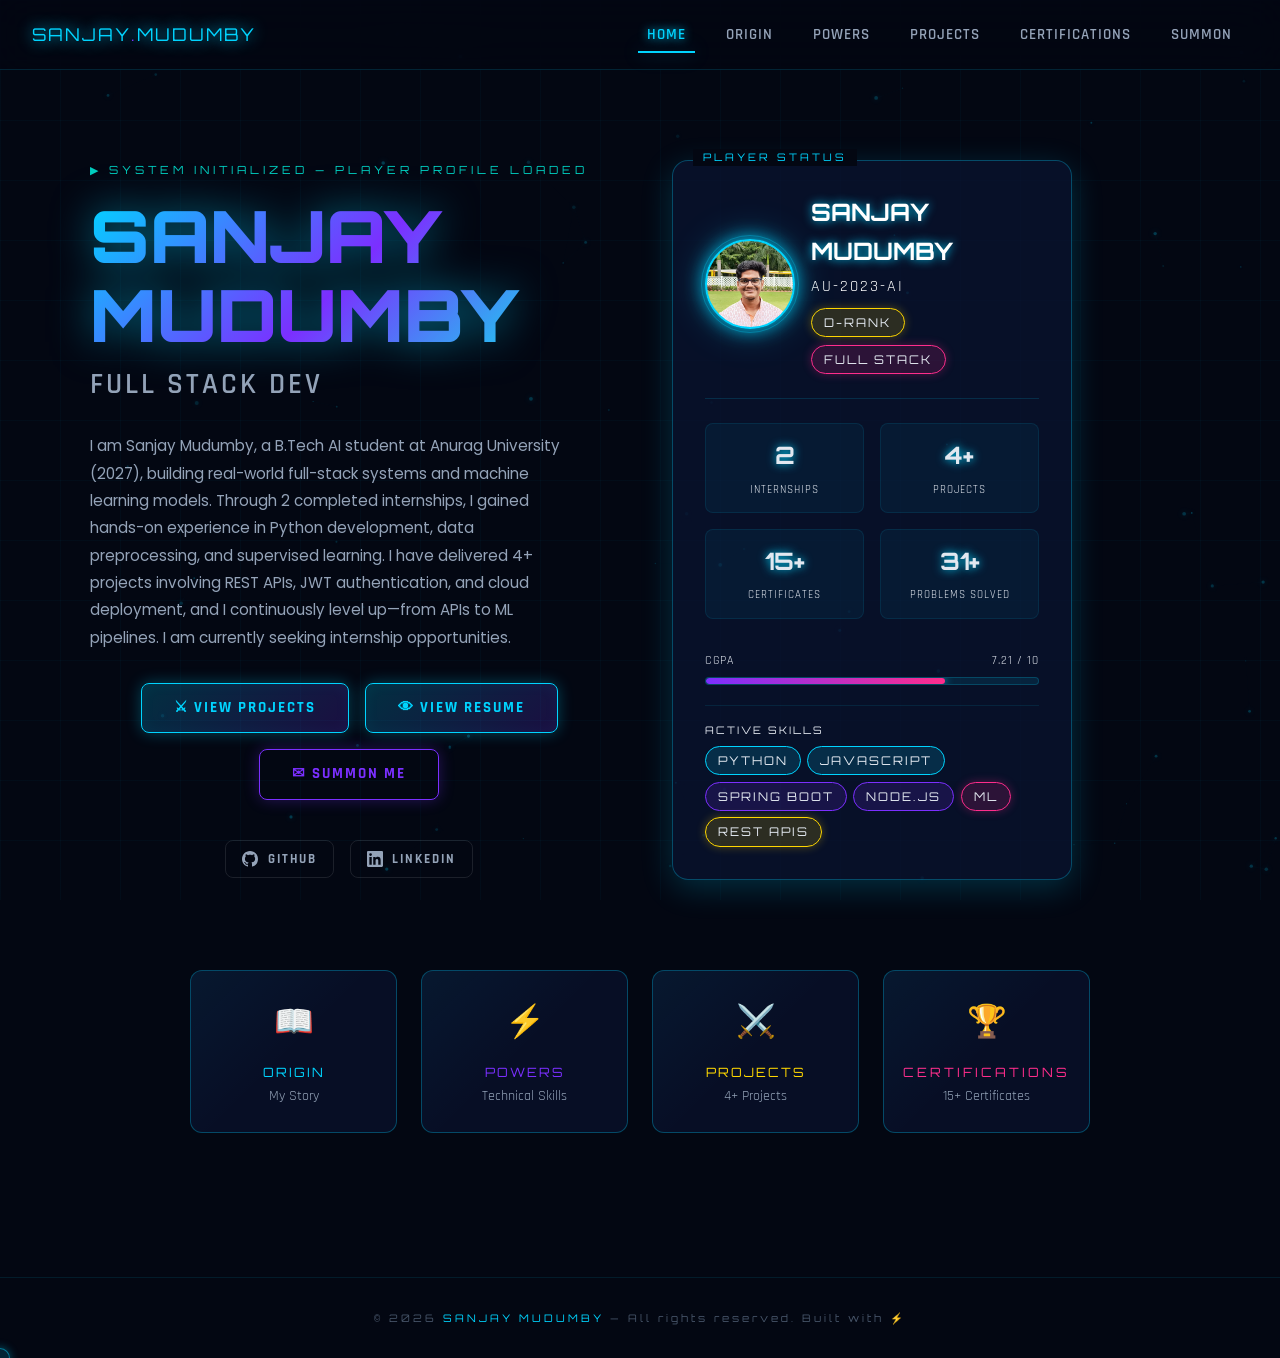
==== commit e60cf467: "Add 3 new certificates - Add Fundamentals of Cryptography (Wingspan, Apr 2026) - Add Introduction to" ====
--- a/index.html
+++ b/index.html
@@ -87,11 +87,11 @@
                 <span class="stat-label">Projects</span>
               </div>
               <div class="stat-item">
-                <span class="stat-value" data-counter="12" data-suffix="+">0+</span>
+                <span class="stat-value" data-counter="15" data-suffix="+">0+</span>
                 <span class="stat-label">Certificates</span>
               </div>
               <div class="stat-item">
-                <span class="stat-value" data-counter="100" data-suffix="+">0+</span>
+                <span class="stat-value" data-counter="50" data-suffix="+">0+</span>
                 <span class="stat-label">Problems Solved</span>
               </div>
             </div>
@@ -150,7 +150,7 @@
           <span style="font-size:2rem;">🏆</span>
           <div style="display:flex;flex-direction:column;align-items:center;text-align:center;">
             <div style="font-family:var(--font-display);font-size:0.8rem;color:var(--neon-pink);letter-spacing:3px;">CERTIFICATIONS</div>
-            <div style="font-family:var(--font-heading);font-size:0.85rem;color:var(--text-secondary);margin-top:0.2rem;">12+ Certificates</div>
+            <div style="font-family:var(--font-heading);font-size:0.85rem;color:var(--text-secondary);margin-top:0.2rem;">15+ Certificates</div>
           </div>
         </a>
       </div>
@@ -163,4 +163,4 @@
 
   <script src="js/script.js"></script>
 </body>
-</html>
+</html>
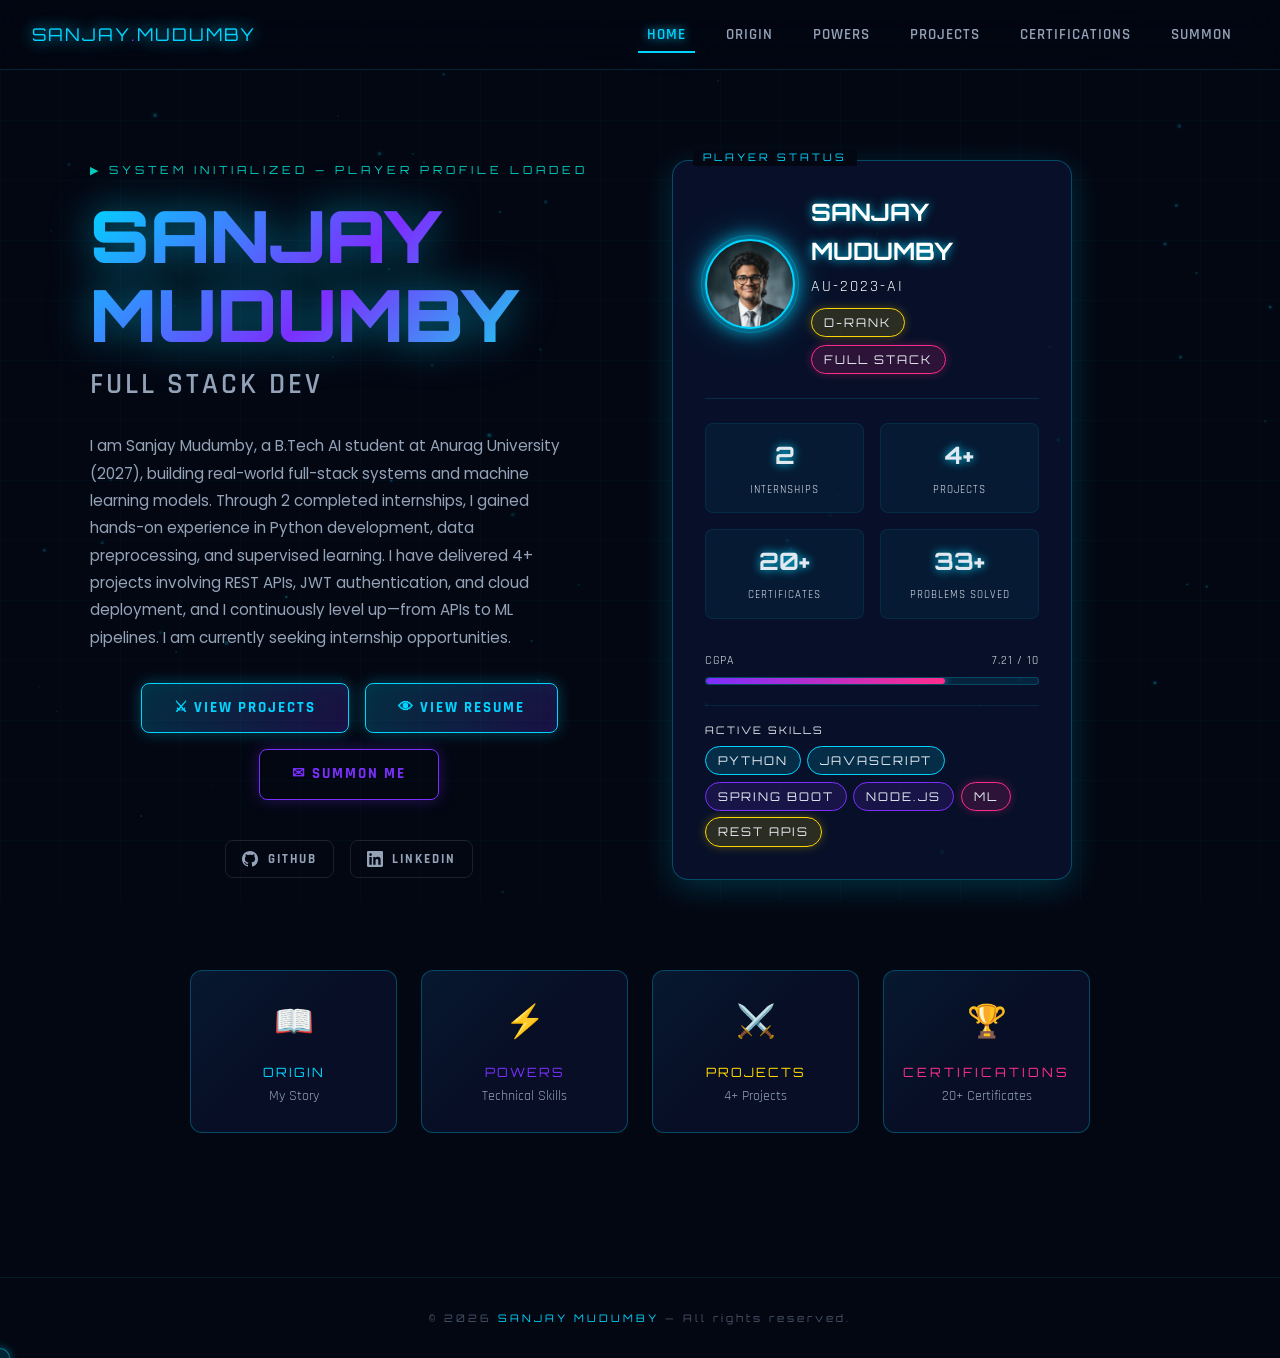
==== commit 65b8b3f8: "Updated portfolio UI and certificates" ====
--- a/index.html
+++ b/index.html
@@ -5,7 +5,7 @@
   <meta name="viewport" content="width=device-width, initial-scale=1.0">
   <title>Sanjay Mudumby | System Initialized</title>
   <link rel="stylesheet" href="css/styles.css">
-  <link rel="icon" href="data:image/svg+xml,<svg xmlns='http://www.w3.org/2000/svg' viewBox='0 0 100 100'><text y='.9em' font-size='90'>⚡</text></svg>">
+  <link rel="icon" href="data:image/svg+xml,<svg xmlns='http://www.w3.org/2000/svg' viewBox='0 0 100 100'><defs><linearGradient id='g' x1='0' y1='0' x2='1' y2='1'><stop offset='0%' stop-color='%2300d4ff'/><stop offset='100%' stop-color='%237b2ff7'/></linearGradient></defs><circle cx='50' cy='50' r='45' fill='url(%23g)'/><text x='50' y='60' font-size='36' text-anchor='middle' fill='white'>SM</text></svg>">
 </head>
 <body>
   <canvas id="particle-canvas"></canvas>
@@ -45,7 +45,7 @@
           </p>
           <div class="hero-buttons" style="justify-content:center;">
             <a href="projects.html" class="btn btn-primary">⚔ View Projects</a>
-             <a href="files/Resume(2pages).pdf" target="_blank" class="btn btn-primary">👁 View Resume</a>
+             <a href="files/Resume.pdf" target="_blank" class="btn btn-primary">👁 View Resume</a>
             <a href="contact.html" class="btn btn-secondary">✉ Summon Me</a>
           </div>
           <div style="display:flex;gap:1rem;flex-wrap:wrap;justify-content:center;margin-top:1rem;">
@@ -65,7 +65,7 @@
           <div class="status-card">
             <div class="status-header">
               <div class="profile-img-wrapper">
-                <div class="profile-img" style="background-image:url('images/Sanjay.jpg');background-size:cover;background-position:center;"></div>
+                <div class="profile-img" style="background-image:url('images/Sanjay.Mudumby.png');background-size:cover;background-position:center top;"></div>
               </div>
               <div class="status-info">
                 <h3>SANJAY MUDUMBY</h3>
@@ -87,7 +87,7 @@
                 <span class="stat-label">Projects</span>
               </div>
               <div class="stat-item">
-                <span class="stat-value" data-counter="15" data-suffix="+">0+</span>
+                <span class="stat-value" data-counter="20" data-suffix="+">0+</span>
                 <span class="stat-label">Certificates</span>
               </div>
               <div class="stat-item">
@@ -150,14 +150,14 @@
           <span style="font-size:2rem;">🏆</span>
           <div style="display:flex;flex-direction:column;align-items:center;text-align:center;">
             <div style="font-family:var(--font-display);font-size:0.8rem;color:var(--neon-pink);letter-spacing:3px;">CERTIFICATIONS</div>
-            <div style="font-family:var(--font-heading);font-size:0.85rem;color:var(--text-secondary);margin-top:0.2rem;">15+ Certificates</div>
+            <div style="font-family:var(--font-heading);font-size:0.85rem;color:var(--text-secondary);margin-top:0.2rem;">20+ Certificates</div>
           </div>
         </a>
       </div>
     </section>
 
     <footer class="footer">
-      &copy; 2026 <span>SANJAY MUDUMBY</span> — All rights reserved. Built with ⚡
+      &copy; 2026 <span>SANJAY MUDUMBY</span> — All rights reserved.
     </footer>
   </div>
 
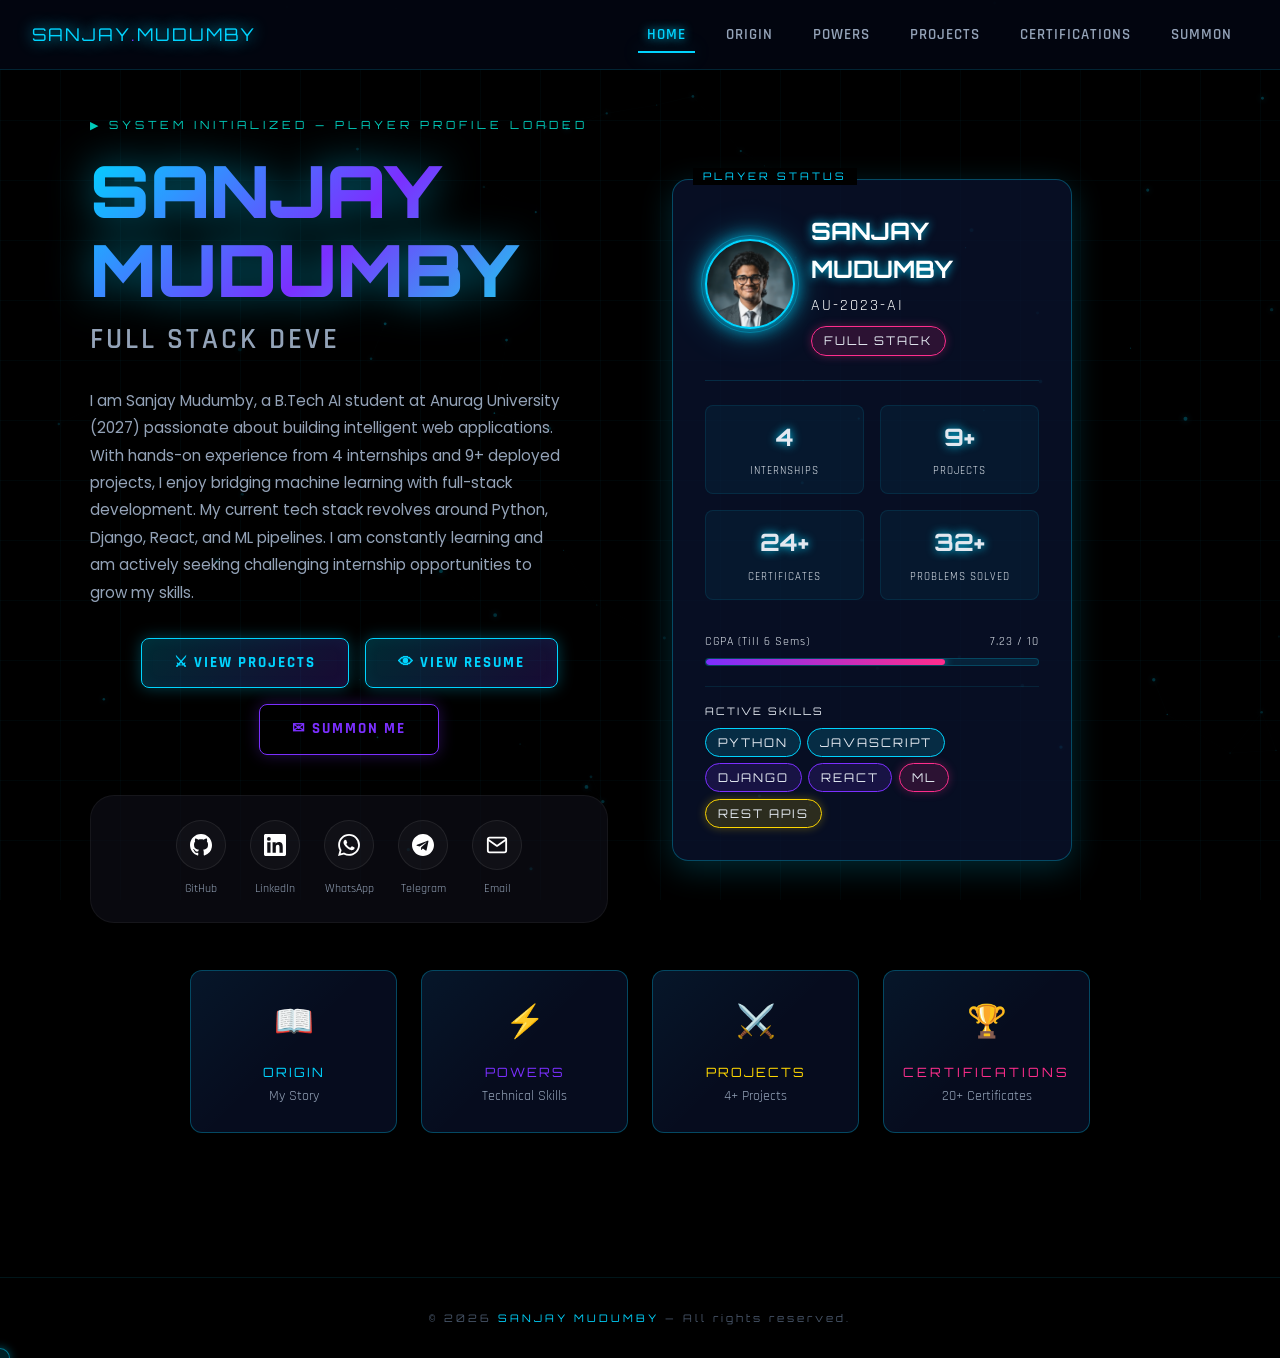
==== commit 313c60d9: "Update portfolio layout, add projects notice, fix links" ====
--- a/index.html
+++ b/index.html
@@ -38,24 +38,98 @@
             <span id="typing-text" data-texts="Full Stack Developer|AI / ML Engineer|Problem Solver"></span><span class="typing-cursor"></span>
           </div>
           <p class="hero-desc">
-            I am Sanjay Mudumby, a B.Tech AI student at Anurag University (2027), building real-world full-stack systems and machine learning models. 
-            Through 2 completed internships, I gained hands-on experience in Python development, data preprocessing, and supervised learning. 
-            I have delivered 4+ projects involving REST APIs, JWT authentication, and cloud deployment, and I continuously level up—from APIs to ML pipelines. 
-            I am currently seeking internship opportunities.
+            I am Sanjay Mudumby, a B.Tech AI student at Anurag University (2027) passionate about building intelligent web applications. With hands-on experience from 4 internships and 9+ deployed projects, I enjoy bridging machine learning with full-stack development. My current tech stack revolves around Python, Django, React, and ML pipelines. I am constantly learning and am actively seeking challenging internship opportunities to grow my skills.
           </p>
           <div class="hero-buttons" style="justify-content:center;">
             <a href="projects.html" class="btn btn-primary">⚔ View Projects</a>
              <a href="files/Resume.pdf" target="_blank" class="btn btn-primary">👁 View Resume</a>
             <a href="contact.html" class="btn btn-secondary">✉ Summon Me</a>
           </div>
-          <div style="display:flex;gap:1rem;flex-wrap:wrap;justify-content:center;margin-top:1rem;">
-            <a href="https://github.com/Sanjay-glitch-dotcom" target="_blank" rel="noopener" class="btn" style="padding:0.5rem 1rem;font-size:0.8rem;color:var(--text-secondary);border:1px solid rgba(255,255,255,0.1);">
-              <svg width="16" height="16" viewBox="0 0 24 24" fill="currentColor"><path d="M12 0C5.37 0 0 5.37 0 12c0 5.31 3.435 9.795 8.205 11.385.6.105.825-.255.825-.57 0-.285-.015-1.23-.015-2.235-3.015.555-3.795-.735-4.035-1.41-.135-.345-.72-1.41-1.23-1.695-.42-.225-1.02-.78-.015-.795.945-.015 1.62.87 1.845 1.23 1.08 1.815 2.805 1.305 3.495.99.105-.78.42-1.305.765-1.605-2.67-.3-5.46-1.335-5.46-5.925 0-1.305.465-2.385 1.23-3.225-.12-.3-.54-1.53.12-3.18 0 0 1.005-.315 3.3 1.23.96-.27 1.98-.405 3-.405s2.04.135 3 .405c2.295-1.56 3.3-1.23 3.3-1.23.66 1.65.24 2.88.12 3.18.765.84 1.23 1.905 1.23 3.225 0 4.605-2.805 5.625-5.475 5.925.435.375.81 1.095.81 2.22 0 1.605-.015 2.895-.015 3.3 0 .315.225.69.825.57A12.02 12.02 0 0024 12c0-6.63-5.37-12-12-12z"/></svg>
-              GitHub
-            </a>
-            <a href="https://www.linkedin.com/in/mudumby-sanjay/" target="_blank" rel="noopener" class="btn" style="padding:0.5rem 1rem;font-size:0.8rem;color:var(--text-secondary);border:1px solid rgba(255,255,255,0.1);">
-              <svg width="16" height="16" viewBox="0 0 24 24" fill="currentColor"><path d="M20.447 20.452h-3.554v-5.569c0-1.328-.027-3.037-1.852-3.037-1.853 0-2.136 1.445-2.136 2.939v5.667H9.351V9h3.414v1.561h.046c.477-.9 1.637-1.85 3.37-1.85 3.601 0 4.267 2.37 4.267 5.455v6.286zM5.337 7.433a2.062 2.062 0 01-2.063-2.065 2.064 2.064 0 112.063 2.065zm1.782 13.019H3.555V9h3.564v11.452zM22.225 0H1.771C.792 0 0 .774 0 1.729v20.542C0 23.227.792 24 1.771 24h20.451C23.2 24 24 23.227 24 22.271V1.729C24 .774 23.2 0 22.222 0h.003z"/></svg>
-              LinkedIn
+          <style>
+            .social-bar-container {
+              background: rgba(15, 15, 25, 0.6);
+              border: 1px solid rgba(255, 255, 255, 0.05);
+              border-radius: 1.5rem;
+              padding: 1.5rem 2rem;
+              display: flex;
+              gap: 1.5rem;
+              flex-wrap: wrap;
+              justify-content: center;
+              margin-top: 2rem;
+              box-shadow: 0 10px 30px rgba(0, 0, 0, 0.5);
+            }
+            .social-icon-wrapper {
+              display: flex;
+              flex-direction: column;
+              align-items: center;
+              gap: 0.6rem;
+              text-decoration: none;
+              color: var(--text-secondary, #aaa);
+              transition: all 0.3s ease;
+            }
+            .social-icon-wrapper .icon-circle {
+              width: 50px;
+              height: 50px;
+              border-radius: 50%;
+              background: rgba(255, 255, 255, 0.03);
+              border: 1px solid rgba(255, 255, 255, 0.08);
+              display: flex;
+              justify-content: center;
+              align-items: center;
+              transition: all 0.3s ease;
+              color: white;
+            }
+            .social-icon-wrapper:hover .icon-circle {
+              background: rgba(255, 255, 255, 0.1);
+              transform: translateY(-3px);
+              box-shadow: 0 5px 15px rgba(0, 212, 255, 0.2);
+              border-color: rgba(0, 212, 255, 0.3);
+            }
+            .social-icon-wrapper:hover span {
+              color: white;
+            }
+            .social-icon-wrapper span {
+              font-size: 0.75rem;
+              font-family: var(--font-heading, sans-serif);
+              transition: all 0.3s ease;
+            }
+          </style>
+          <div class="social-bar-container">
+            <!-- GitHub -->
+            <a href="https://github.com/Sanjay-glitch-dotcom" target="_blank" rel="noopener" class="social-icon-wrapper">
+              <div class="icon-circle">
+                <svg width="22" height="22" viewBox="0 0 24 24" fill="currentColor"><path d="M12 0C5.37 0 0 5.37 0 12c0 5.31 3.435 9.795 8.205 11.385.6.105.825-.255.825-.57 0-.285-.015-1.23-.015-2.235-3.015.555-3.795-.735-4.035-1.41-.135-.345-.72-1.41-1.23-1.695-.42-.225-1.02-.78-.015-.795.945-.015 1.62.87 1.845 1.23 1.08 1.815 2.805 1.305 3.495.99.105-.78.42-1.305.765-1.605-2.67-.3-5.46-1.335-5.46-5.925 0-1.305.465-2.385 1.23-3.225-.12-.3-.54-1.53.12-3.18 0 0 1.005-.315 3.3 1.23.96-.27 1.98-.405 3-.405s2.04.135 3 .405c2.295-1.56 3.3-1.23 3.3-1.23.66 1.65.24 2.88.12 3.18.765.84 1.23 1.905 1.23 3.225 0 4.605-2.805 5.625-5.475 5.925.435.375.81 1.095.81 2.22 0 1.605-.015 2.895-.015 3.3 0 .315.225.69.825.57A12.02 12.02 0 0024 12c0-6.63-5.37-12-12-12z"/></svg>
+              </div>
+              <span>GitHub</span>
+            </a>
+
+            <!-- LinkedIn -->
+            <a href="https://www.linkedin.com/in/mudumby-sanjay/" target="_blank" rel="noopener" class="social-icon-wrapper">
+              <div class="icon-circle">
+                <svg width="22" height="22" viewBox="0 0 24 24" fill="currentColor"><path d="M20.447 20.452h-3.554v-5.569c0-1.328-.027-3.037-1.852-3.037-1.853 0-2.136 1.445-2.136 2.939v5.667H9.351V9h3.414v1.561h.046c.477-.9 1.637-1.85 3.37-1.85 3.601 0 4.267 2.37 4.267 5.455v6.286zM5.337 7.433a2.062 2.062 0 01-2.063-2.065 2.064 2.064 0 112.063 2.065zm1.782 13.019H3.555V9h3.564v11.452zM22.225 0H1.771C.792 0 0 .774 0 1.729v20.542C0 23.227.792 24 1.771 24h20.451C23.2 24 24 23.227 24 22.271V1.729C24 .774 23.2 0 22.222 0h.003z"/></svg>
+              </div>
+              <span>LinkedIn</span>
+            </a>
+            <!-- WhatsApp -->
+            <a href="https://wa.me/919492764088" target="_blank" rel="noopener" class="social-icon-wrapper">
+              <div class="icon-circle">
+                <svg width="22" height="22" viewBox="0 0 24 24" fill="currentColor"><path d="M17.472 14.382c-.297-.149-1.758-.867-2.03-.967-.273-.099-.471-.148-.67.15-.197.297-.767.966-.94 1.164-.173.199-.347.223-.644.075-.297-.15-1.255-.463-2.39-1.475-.883-.788-1.48-1.761-1.653-2.059-.173-.297-.018-.458.13-.606.134-.133.298-.347.446-.52.149-.174.198-.298.298-.497.099-.198.05-.371-.025-.52-.075-.149-.669-1.612-.916-2.207-.242-.579-.487-.5-.669-.51-.173-.008-.371-.01-.57-.01-.198 0-.52.074-.792.372-.272.297-1.04 1.016-1.04 2.479 0 1.462 1.065 2.875 1.213 3.074.149.198 2.096 3.2 5.077 4.487.709.306 1.262.489 1.694.625.712.227 1.36.195 1.871.118.571-.085 1.758-.719 2.006-1.413.248-.694.248-1.289.173-1.413-.074-.124-.272-.198-.57-.347m-5.421 7.403h-.004a9.87 9.87 0 01-5.031-1.378l-.361-.214-3.741.982.998-3.648-.235-.374a9.86 9.86 0 01-1.51-5.26c.001-5.45 4.436-9.884 9.888-9.884 2.64 0 5.122 1.03 6.988 2.898a9.825 9.825 0 012.893 6.994c-.003 5.45-4.437 9.884-9.885 9.884m8.413-18.297A11.815 11.815 0 0012.05 0C5.495 0 .16 5.335.157 11.892c0 2.096.547 4.142 1.588 5.945L.057 24l6.305-1.654a11.882 11.882 0 005.683 1.448h.005c6.554 0 11.89-5.335 11.893-11.893a11.821 11.821 0 00-3.48-8.413Z"/></svg>
+              </div>
+              <span>WhatsApp</span>
+            </a>
+            <!-- Telegram -->
+            <a href="https://t.me/M_SDNJDY" target="_blank" rel="noopener" class="social-icon-wrapper">
+              <div class="icon-circle">
+                <svg width="22" height="22" viewBox="0 0 24 24" fill="currentColor"><path d="M12 0C5.373 0 0 5.373 0 12s5.373 12 12 12 12-5.373 12-12S18.627 0 12 0zm5.894 8.221l-1.97 9.28c-.145.658-.537.818-1.084.508l-3-2.21-1.446 1.394c-.14.18-.357.295-.6.295-.002 0-.003 0-.005 0l.213-3.054 5.56-5.022c.24-.213-.054-.334-.373-.121l-6.869 4.326-2.96-.924c-.64-.203-.658-.64.135-.954l11.566-4.458c.538-.196 1.006.128.832.94z"/></svg>
+              </div>
+              <span>Telegram</span>
+            </a>
+            <!-- Email -->
+            <a href="mailto:someone@example.com" class="social-icon-wrapper">
+              <div class="icon-circle">
+                <svg width="22" height="22" viewBox="0 0 24 24" fill="none" stroke="currentColor" stroke-width="2" stroke-linecap="round" stroke-linejoin="round"><path d="M4 4h16c1.1 0 2 .9 2 2v12c0 1.1-.9 2-2 2H4c-1.1 0-2-.9-2-2V6c0-1.1.9-2 2-2z"></path><polyline points="22,6 12,13 2,6"></polyline></svg>
+              </div>
+              <span>Email</span>
             </a>
           </div>
         </div>
@@ -71,7 +145,7 @@
                 <h3>SANJAY MUDUMBY</h3>
                 <p>AU-2023-AI</p>
                 <div style="margin-top:0.5rem;display:flex;gap:0.5rem;flex-wrap:wrap;">
-                  <span class="rank-badge rank-s">D-Rank</span>
+
                   <span class="rank-badge rank-a">Full Stack</span>
                 </div>
               </div>
@@ -79,15 +153,15 @@
 
             <div class="status-stats">
               <div class="stat-item">
-                <span class="stat-value" data-counter="2" data-suffix="">0</span>
+                <span class="stat-value" data-counter="4" data-suffix="">0</span>
                 <span class="stat-label">Internships</span>
               </div>
               <div class="stat-item">
-                <span class="stat-value" data-counter="4" data-suffix="+">0+</span>
+                <span class="stat-value" data-counter="9" data-suffix="+">0+</span>
                 <span class="stat-label">Projects</span>
               </div>
               <div class="stat-item">
-                <span class="stat-value" data-counter="20" data-suffix="+">0+</span>
+                <span class="stat-value" data-counter="24" data-suffix="+">0+</span>
                 <span class="stat-label">Certificates</span>
               </div>
               <div class="stat-item">
@@ -98,8 +172,8 @@
 
             <div class="xp-bar-wrapper">
               <div class="xp-label">
-                <span>CGPA</span>
-                <span>7.21 / 10</span>
+                <span>CGPA (Till 6 Sems)</span>
+                <span>7.23 / 10</span>
               </div>
               <div class="xp-bar">
                 <div class="xp-fill" data-width="72" style="background:linear-gradient(90deg,var(--neon-purple),var(--neon-pink));"></div>
@@ -111,8 +185,8 @@
               <div style="display:flex;flex-wrap:wrap;gap:0.4rem;">
                 <span class="rank-badge rank-c">Python</span>
                 <span class="rank-badge rank-c">JavaScript</span>
-                <span class="rank-badge rank-b">Spring Boot</span>
-                <span class="rank-badge rank-b">Node.js</span>
+                <span class="rank-badge rank-b">Django</span>
+                <span class="rank-badge rank-b">React</span>
                 <span class="rank-badge rank-a">ML</span>
                 <span class="rank-badge rank-s">REST APIs</span>
               </div>
--- a/css/styles.css
+++ b/css/styles.css
@@ -1,7 +1,7 @@
 @import url('https://fonts.googleapis.com/css2?family=Poppins:wght@300;400;500;600;700;900&family=Rajdhani:wght@400;500;600;700&family=Orbitron:wght@400;500;700;900&display=swap');
 
 :root {
-  --bg-primary: #030712;
+  --bg-primary: #000000;
   --bg-secondary: #0a0f1e;
   --bg-card: rgba(10, 20, 50, 0.6);
   --neon-blue: #00d4ff;
